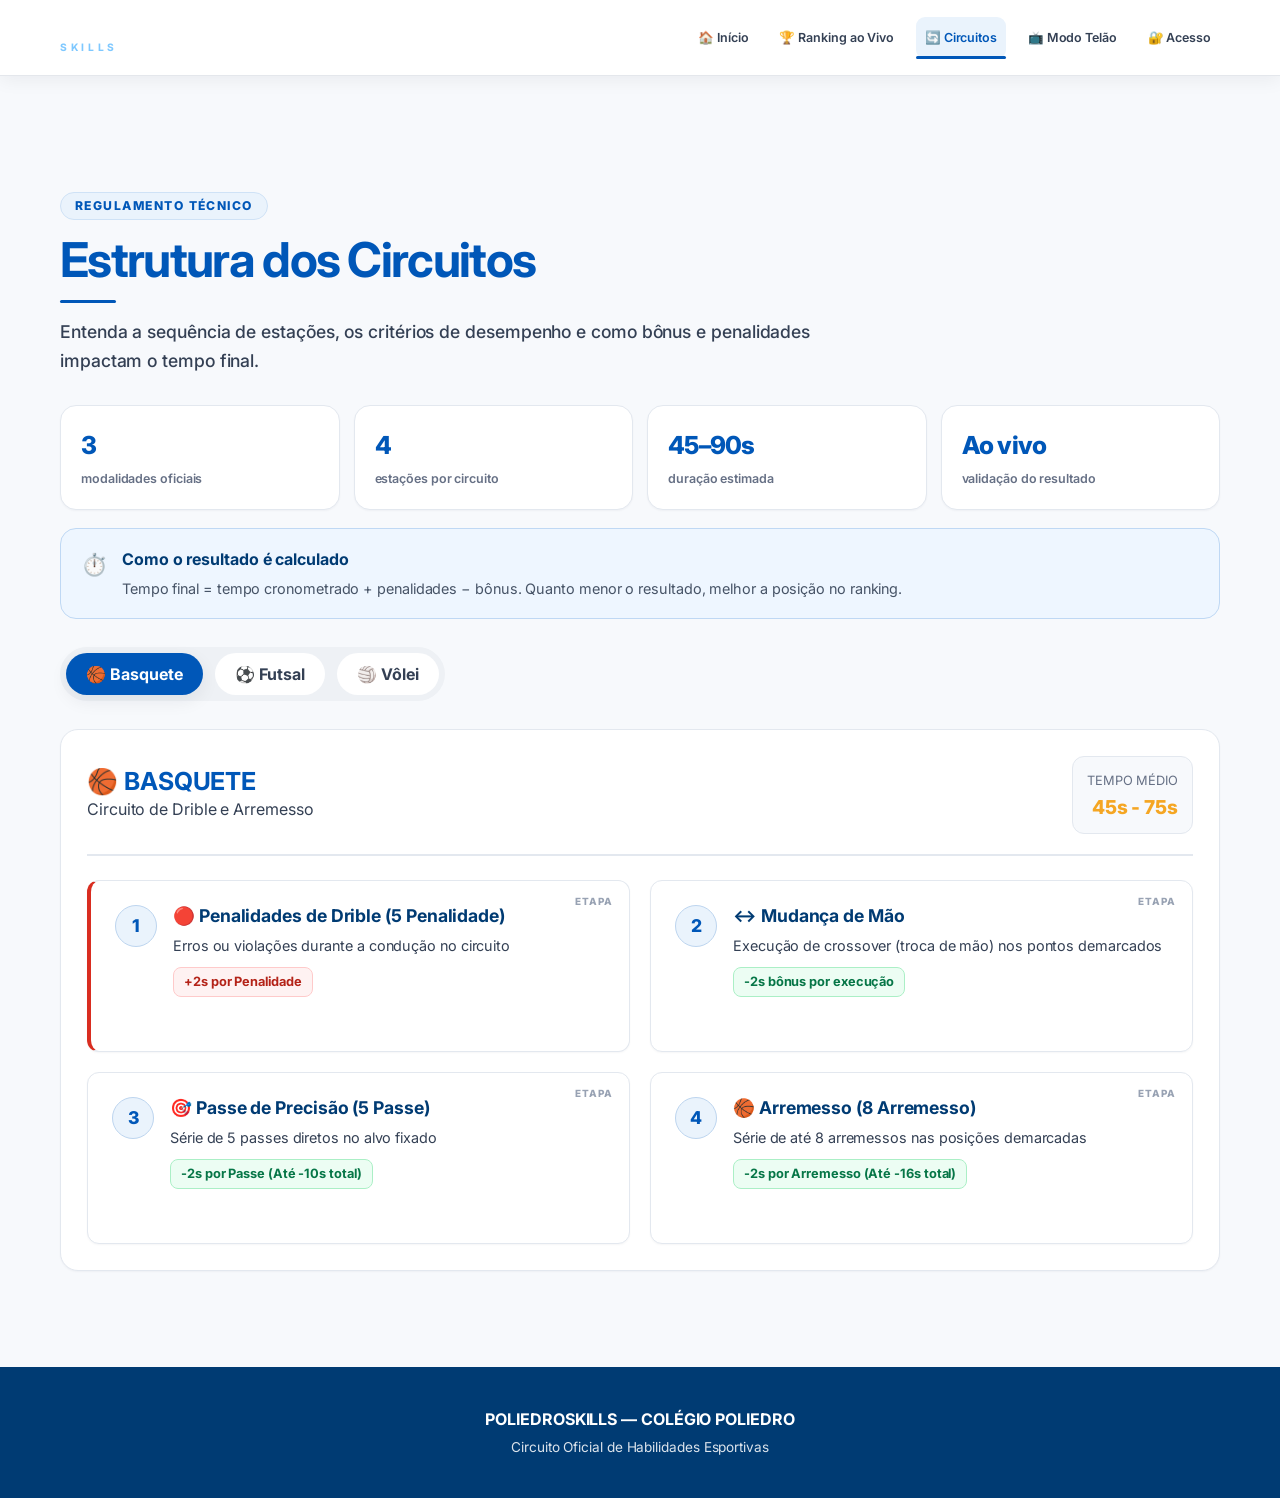
==== circuitos.html @ 3498e1c0 "Add files via upload" ====
﻿<!DOCTYPE html>
<html lang="pt-BR">
<head>
<meta charset="utf-8"/>
<meta content="width=device-width, initial-scale=1.0" name="viewport"/>
<title>Circuitos — POLIEDROSKILLS</title>
<meta content="Circuitos de Basquete, Futsal e Vôlei do Poliedro Skills." name="description"/>
<link href="https://fonts.googleapis.com" rel="preconnect"/>
<link crossorigin="" href="https://fonts.gstatic.com" rel="preconnect"/>
<link href="https://fonts.googleapis.com/css2?family=Inter:wght@400;500;600;700&amp;family=Plus+Jakarta+Sans:wght@500;600;700;800&amp;family=JetBrains+Mono:wght@600;700&amp;display=swap" rel="stylesheet"/>
<link href="styles.css?v=4.20" rel="stylesheet"/>
<link href="data:image/svg+xml,&lt;svg xmlns=%22http://www.w3.org/2000/svg%22 viewBox=%220 0 100 100%22&gt;&lt;text y=%22.9em%22 font-size=%2290%22&gt;⚡&lt;/text&gt;&lt;/svg&gt;" rel="icon"/>
</head>
<body class="inner-page circuitos-page">
<nav id="navbar"><div class="container navbar">
<a href="index.html" class="navbar__brand" title="Poliedro Skills"><span class="navbar__brand-text"><strong>POLIEDRO</strong><span>SKILLS</span></span></a>
<button class="navbar__mobile-toggle" id="mobile-toggle" aria-label="Menu">☰</button>
<ul class="navbar__links" id="nav-links"><li><a href="index.html" class="">🏠 Início</a></li><li><a href="ranking.html" class="">🏆 Ranking ao Vivo</a></li><li><a href="circuitos.html" class="active-page">🔄 Circuitos</a></li><li data-protected-nav hidden><a href="inscricoes.html" data-protected-link hidden>📝 Inscrições</a></li><li data-protected-nav hidden><a href="painel.html" class="" data-protected-link hidden>📋 Painel do Árbitro</a></li><li><a href="telao.html">📺 Modo Telão</a></li><li data-public-login><a href="login.html">🔐 Acesso</a></li><li data-protected-nav hidden><a href="admin.html" data-protected-link hidden>⚙️ Administração</a></li><li data-admin-logout hidden><a href="#">Sair</a></li></ul>

</div></nav>
<main><section class="section" id="circuitos">
<div class="container">
<header class="section-header section-header--left circuits-heading">
<span class="section-kicker">REGULAMENTO TÉCNICO</span>
<h2>Estrutura dos Circuitos</h2>
<p class="subtitle">Entenda a sequência de estações, os critérios de desempenho e como bônus e penalidades impactam o tempo final.</p>
</header>
<div class="circuits-overview" aria-label="Resumo dos circuitos">
  <article><span>3</span><small>modalidades oficiais</small></article>
  <article><span id="circuit-overview-count">4</span><small>estações por circuito</small></article>
  <article><span>45–90s</span><small>duração estimada</small></article>
  <article><span>Ao vivo</span><small>validação do resultado</small></article>
</div>
<div class="circuit-rule-callout"><span>⏱️</span><div><strong>Como o resultado é calculado</strong><p>Tempo final = tempo cronometrado + penalidades − bônus. Quanto menor o resultado, melhor a posição no ranking.</p></div></div>
<div class="circuitos__tabs">
<button class="circuito-tab active" data-sport="basquete">🏀 Basquete</button>
<button class="circuito-tab" data-sport="futsal">⚽ Futsal</button>
<button class="circuito-tab" data-sport="volei">🏐 Vôlei</button>
</div>
<!-- BASQUETE -->
<div class="circuito-content active" id="circuito-basquete">
<div class="circuito__header">
<div>
<h3>🏀 BASQUETE</h3>
<p>Circuito de Drible e Arremesso</p>
</div>
<div class="circuito__time">
<span style="font-size:0.8rem;color:var(--text-muted);text-transform:uppercase;">Tempo médio</span><br/>
<strong>45s - 75s</strong>
</div>
</div>
<div class="circuito__stations circuito__stations--timeline">
<div class="station-card">
<div class="station-card__number">1</div>
<div>
<div class="station-card__title">Início &amp; Drible</div>
<p class="station-card__desc">Arrancada inicial e drible de agilidade entre 5 cones dispostos em ziguezague.</p>
<span class="station-card__bonus">-2s por drible limpo</span>
</div>
</div>
<div class="station-card">
<div class="station-card__number">2</div>
<div>
<div class="station-card__title">Mudança de Mão</div>
<p class="station-card__desc">Execução de crossover (troca de mão) nos pontos demarcados do garrafão.</p>
<span class="station-card__bonus">-2s por controle</span>
</div>
</div>
<div class="station-card">
<div class="station-card__number">3</div>
<div>
<div class="station-card__title">Passe de Precisão (5 Lançamentos)</div>
<p class="station-card__desc">Série de 5 passes diretos no alvo fixado. Cada passe convertido garante -2s de bônus adicional.</p>
<span class="station-card__bonus">-2s por passe (Até -10s total)</span>
</div>
</div>
<div class="station-card">
<div class="station-card__number">4</div>
<div>
<div class="station-card__title">Arremesso</div>
<p class="station-card__desc">Série de até 8 arremessos nas posições demarcadas, com bônus por cesta convertida.</p>
<span class="station-card__bonus">-2s por arremesso convertido</span>
</div>
</div>
</div>
</div>
<!-- FUTSAL -->
<div class="circuito-content" id="circuito-futsal">
<div class="circuito__header">
<div>
<h3>⚽ FUTSAL</h3>
<p>Circuito de Condução e Chute de Precisão</p>
</div>
<div class="circuito__time">
<span style="font-size:0.8rem;color:var(--text-muted);text-transform:uppercase;">Tempo médio</span><br/>
<strong>50s - 80s</strong>
</div>
</div>
<div class="circuito__stations circuito__stations--timeline">
<div class="station-card">
<div class="station-card__number">1</div>
<div>
<div class="station-card__title">Condução</div>
<p class="station-card__desc">Condução rápida de bola rente aos pés contornando estacas em velocidade.</p>
<span class="station-card__bonus">-2s sem perder controle</span>
</div>
</div>
<div class="station-card">
<div class="station-card__number">2</div>
<div>
<div class="station-card__title">Mudança de Direção</div>
<p class="station-card__desc">Corte rápido em 90 graus simulando drible sobre o marcador estático.</p>
<span class="station-card__bonus">-2s mudança fluida</span>
</div>
</div>
<div class="station-card">
<div class="station-card__number">3</div>
<div>
<div class="station-card__title">Domínio &amp; Passe</div>
<p class="station-card__desc">Recepção de bola rebatedora e passe com parte interna do pé no alvo curto.</p>
<span class="station-card__bonus">-2s passe preciso</span>
</div>
</div>
<div class="station-card">
<div class="station-card__number">4</div>
<div>
<div class="station-card__title">Finalização</div>
<p class="station-card__desc">Chute de precisão com bola em movimento visando as traves superiores do mini gol.</p>
<span class="station-card__bonus">-2s gol ou gaveta</span>
</div>
</div>
</div>
</div>
<!-- VÔLEI -->
<div class="circuito-content" id="circuito-volei">
<div class="circuito__header">
<div>
<h3>🏐 VÔLEI</h3>
<p>Circuito de Fundamentos e Ataque</p>
</div>
<div class="circuito__time">
<span style="font-size:0.8rem;color:var(--text-muted);text-transform:uppercase;">Tempo médio</span><br/>
<strong>40s - 70s</strong>
</div>
</div>
<div class="circuito__stations circuito__stations--timeline">
<div class="station-card">
<div class="station-card__number">1</div>
<div>
<div class="station-card__title">Deslocamento</div>
<p class="station-card__desc">Deslocamento lateral ágil tocando as linhas delimitadoras da quadra.</p>
<span class="station-card__bonus">-2s toque na linha</span>
</div>
</div>
<div class="station-card">
<div class="station-card__number">2</div>
<div>
<div class="station-card__title">Toque de Precisão</div>
<p class="station-card__desc">Toque alto com as pontas dos dedos direcionado para dentro de um cesto/arco.</p>
<span class="station-card__bonus">-2s entrada no cesto</span>
</div>
</div>
<div class="station-card">
<div class="station-card__number">3</div>
<div>
<div class="station-card__title">Manchete</div>
<p class="station-card__desc">Recepção de manchete postura correta direcionando à zona demarcada.</p>
<span class="station-card__bonus">-2s alinhamento perfeito</span>
</div>
</div>
<div class="station-card">
<div class="station-card__number">4</div>
<div>
<div class="station-card__title">Saque e Ataque</div>
<p class="station-card__desc">Saque por cima + salto com ataque direcionado ao alvo quadra adversária.</p>
<span class="station-card__bonus">-2s acerto no alvo</span>
</div>
</div>
</div>
</div>
</div>
</section></main>
<footer class="footer">
<div class="container">
<p>POLIEDROSKILLS — COLÉGIO POLIEDRO</p>
<p>Circuito Oficial de Habilidades Esportivas</p>
</div>
</footer>
<script src="auth.js?v=4.20"></script>
<script src="app.js?v=4.20"></script>
</body></html>
---- styles.css ----
@import url('https://fonts.googleapis.com/css2?family=Inter:wght@400;500;600;700&family=Plus+Jakarta+Sans:wght@500;600;700;800&family=JetBrains+Mono:wght@600;700&display=swap');

/* ==========================================================================
   COLÉGIO POLIEDRO — DESIGN SYSTEM & TOKENS DE DESIGN
   ========================================================================== */
:root {
  /* Cores Primárias Poliedro */
  --poliedro-blue: #002B66;
  --poliedro-blue-dark: #0A192F;
  --poliedro-blue-light: #003B8A;
  --poliedro-blue-glow: rgba(0, 43, 102, 0.08);

  /* Cores de Acento */
  --poliedro-orange: #FF6B00;
  --poliedro-orange-hover: #E05D00;
  --poliedro-yellow: #FF9900;
  
  /* Cores Funcionais */
  --color-success: #059669;
  --color-success-bg: #ECFDF5;
  --color-warning: #D97706;
  --color-warning-bg: #FFFBEB;
  --color-danger: #DC2626;

  /* Cores Neutras & Superfícies (Light Mode Clean) */
  --bg-canvas: #F8FAFC;
  --bg-surface: #FFFFFF;
  --bg-surface-alt: #F1F5F9;
  --border-color: #E2E8F0;
  --border-color-hover: #CBD5E1;

  /* Tipografia */
  --text-primary: #0A192F;
  --text-secondary: #334155;
  --text-muted: #64748B;
  --text-inverse: #FFFFFF;

  --font-heading: 'Plus Jakarta Sans', -apple-system, BlinkMacSystemFont, sans-serif;
  --font-body: 'Inter', -apple-system, BlinkMacSystemFont, sans-serif;
  --font-mono: 'JetBrains Mono', monospace;

  /* Elevação e Sombras */
  --shadow-sm: 0 1px 3px rgba(10, 25, 47, 0.05), 0 1px 2px rgba(10, 25, 47, 0.03);
  --shadow-md: 0 4px 12px rgba(0, 43, 102, 0.08), 0 2px 4px rgba(10, 25, 47, 0.04);
  --shadow-lg: 0 12px 24px -4px rgba(0, 43, 102, 0.12), 0 4px 8px -2px rgba(10, 25, 47, 0.04);
  --shadow-orange: 0 4px 14px rgba(255, 107, 0, 0.35);

  /* Cantos & Geometria */
  --radius-sm: 6px;
  --radius-md: 10px;
  --radius-lg: 16px;
  --radius-full: 9999px;

  /* Transições */
  --transition: all 0.25s cubic-bezier(0.4, 0, 0.2, 1);
}

/* ==========================================================================
   RESET & BASE STYLES
   ========================================================================== */
* {
  box-sizing: border-box;
  margin: 0;
  padding: 0;
}

html {
  scroll-behavior: smooth;
  font-size: 16px;
}

body {
  background-color: var(--bg-canvas);
  color: var(--text-primary);
  font-family: var(--font-body);
  line-height: 1.6;
  -webkit-font-smoothing: antialiased;
}

h1, h2, h3, h4, h5, h6 {
  font-family: var(--font-heading);
  color: var(--text-primary);
  font-weight: 700;
  line-height: 1.25;
}

a {
  color: inherit;
  text-decoration: none;
  transition: var(--transition);
}

button, input, select {
  font-family: inherit;
}

/* ==========================================================================
   LAYOUT & UTILITIES
   ========================================================================== */
.container {
  width: 100%;
  max-width: 1200px;
  margin: 0 auto;
  padding: 0 24px;
}

.section {
  padding: 80px 0;
}

.section-alt {
  padding: 80px 0;
  background-color: var(--bg-surface-alt);
  border-top: 1px solid var(--border-color);
  border-bottom: 1px solid var(--border-color);
}

.gradient-text {
  background: linear-gradient(135deg, var(--poliedro-blue) 0%, var(--poliedro-blue-light) 100%);
  -webkit-background-clip: text;
  -webkit-text-fill-color: transparent;
  background-clip: text;
}

.highlight-orange {
  color: var(--poliedro-orange);
}

.section-header {
  text-align: center;
  margin-bottom: 48px;
}

.section-header h2 {
  font-size: clamp(2rem, 4vw, 2.5rem);
  color: var(--poliedro-blue);
  letter-spacing: -0.5px;
  position: relative;
  display: inline-block;
}

.section-header h2::after {
  content: '';
  display: block;
  width: 48px;
  height: 4px;
  background: var(--poliedro-orange);
  margin: 10px auto 0;
  border-radius: var(--radius-full);
}

.section-header .subtitle {
  font-size: 1.1rem;
  color: var(--text-secondary);
  margin-top: 8px;
  font-weight: 500;
}

/* ==========================================================================
   NAVBAR (#navbar) — INSTITUCIONAL POLIEDRO
   ========================================================================== */
#navbar {
  position: fixed;
  top: 0;
  left: 0;
  width: 100%;
  height: 76px;
  z-index: 1000;
  background-color: var(--poliedro-blue-dark);
  border-bottom: 3px solid var(--poliedro-orange);
  box-shadow: 0 4px 20px rgba(0, 43, 102, 0.15);
  transition: var(--transition);
}

.navbar {
  display: flex;
  justify-content: space-between;
  align-items: center;
  height: 100%;
}

.navbar__brand {
  display: flex;
  align-items: center;
  text-decoration: none;
  padding: 4px 0;
  transition: var(--transition);
}

.navbar__logo-img {
  height: 48px;
  width: auto;
  object-fit: contain;
  filter: drop-shadow(0 2px 8px rgba(0, 0, 0, 0.2));
  transition: transform 0.3s cubic-bezier(0.34, 1.56, 0.64, 1), filter 0.3s ease;
}

.navbar__brand:hover .navbar__logo-img {
  transform: scale(1.04);
  filter: drop-shadow(0 4px 12px rgba(255, 107, 0, 0.35)) brightness(1.05);
}

.navbar__links {
  display: flex;
  gap: 32px;
  align-items: center;
  list-style: none;
}

.navbar__links a {
  font-weight: 600;
  font-size: 0.95rem;
  color: #CBD5E1;
  padding: 8px 0;
  position: relative;
}

.navbar__links a:hover {
  color: var(--text-inverse);
}

.navbar__links a::after {
  content: '';
  position: absolute;
  bottom: 0;
  left: 0;
  width: 0;
  height: 2px;
  background: var(--poliedro-orange);
  transition: var(--transition);
}

.navbar__links a:hover::after {
  width: 100%;
}

.navbar__cta {
  background: var(--poliedro-orange);
  color: var(--text-inverse) !important;
  padding: 10px 22px;
  border-radius: var(--radius-md);
  font-weight: 700 !important;
  font-size: 0.9rem;
  box-shadow: var(--shadow-orange);
  transition: var(--transition) !important;
  border: none;
  cursor: pointer;
  display: inline-flex;
  align-items: center;
  gap: 8px;
}

.navbar__cta:hover {
  background: var(--poliedro-orange-hover);
  transform: translateY(-2px);
  box-shadow: 0 6px 18px rgba(255, 107, 0, 0.45);
}

.navbar__mobile-toggle {
  display: none;
  background: transparent;
  border: none;
  color: var(--text-inverse);
  font-size: 1.5rem;
  cursor: pointer;
}

/* ==========================================================================
   HERO SECTION (#hero)
   ========================================================================== */
#hero {
  position: relative;
  background: linear-gradient(180deg, #002B66 0%, #0A192F 100%);
  color: var(--text-inverse);
  padding: 140px 0 90px;
  overflow: hidden;
}

.hero__bg {
  position: absolute;
  top: 0;
  left: 0;
  width: 100%;
  height: 100%;
  background-image: 
    radial-gradient(circle at 80% 20%, rgba(255, 107, 0, 0.12) 0%, transparent 40%),
    radial-gradient(circle at 10% 80%, rgba(0, 59, 138, 0.4) 0%, transparent 50%);
  z-index: 1;
}

.hero__content {
  position: relative;
  z-index: 2;
  text-align: center;
}

.hero__badge {
  display: inline-flex;
  align-items: center;
  gap: 8px;
  background: rgba(255, 255, 255, 0.1);
  border: 1px solid rgba(255, 255, 255, 0.2);
  color: #FFD0A8;
  padding: 6px 18px;
  border-radius: var(--radius-full);
  font-size: 0.85rem;
  font-weight: 700;
  letter-spacing: 0.5px;
  margin-bottom: 24px;
  backdrop-filter: blur(8px);
}

.hero__title {
  font-size: clamp(2.5rem, 5vw, 4rem);
  font-weight: 800;
  color: var(--text-inverse);
  letter-spacing: -1px;
  margin-bottom: 20px;
  line-height: 1.15;
  max-width: 950px;
  margin-left: auto;
  margin-right: auto;
}

.hero__title span.highlight-orange {
  color: var(--poliedro-orange);
}

.hero__subtitle {
  font-size: clamp(1.05rem, 2vw, 1.25rem);
  color: #E2E8F0;
  max-width: 720px;
  margin: 0 auto 48px;
  font-weight: 400;
}

.hero__stats {
  display: grid;
  grid-template-columns: repeat(4, 1fr);
  gap: 20px;
  max-width: 1000px;
  margin: 0 auto;
}

.stat-card {
  background: rgba(255, 255, 255, 0.07);
  backdrop-filter: blur(12px);
  border: 1px solid rgba(255, 255, 255, 0.15);
  border-radius: var(--radius-lg);
  padding: 24px 16px;
  text-align: center;
  transition: var(--transition);
}

.stat-card:hover {
  transform: translateY(-4px);
  background: rgba(255, 255, 255, 0.12);
  border-color: var(--poliedro-orange);
  box-shadow: 0 10px 25px rgba(0, 0, 0, 0.2);
}

.stat-card__icon {
  font-size: 2rem;
  margin-bottom: 8px;
  display: block;
}

.stat-card__value {
  font-family: var(--font-heading);
  font-size: 2.2rem;
  font-weight: 800;
  color: #FFFFFF;
  line-height: 1.1;
  margin-bottom: 4px;
}

.stat-card__label {
  font-size: 0.85rem;
  color: #94A3B8;
  font-weight: 600;
  text-transform: uppercase;
  letter-spacing: 0.5px;
}

/* ==========================================================================
   RANKING SECTION (#ranking)
   ========================================================================== */
.ranking__formula {
  background: var(--bg-surface);
  border: 1px solid var(--border-color);
  border-left: 4px solid var(--poliedro-blue);
  border-radius: var(--radius-md);
  padding: 16px 24px;
  margin: 0 auto 36px;
  max-width: 750px;
  text-align: center;
  font-family: var(--font-mono);
  font-size: 0.95rem;
  color: var(--poliedro-blue-dark);
  font-weight: 600;
  box-shadow: var(--shadow-sm);
}

.ranking__filters {
  display: flex;
  flex-wrap: wrap;
  gap: 16px;
  justify-content: space-between;
  align-items: center;
  margin-bottom: 28px;
}

.filter-group {
  display: flex;
  gap: 8px;
  flex-wrap: wrap;
}

.filter-btn {
  padding: 8px 18px;
  border-radius: var(--radius-full);
  background: var(--bg-surface);
  border: 1px solid var(--border-color);
  color: var(--text-secondary);
  font-size: 0.9rem;
  font-weight: 600;
  cursor: pointer;
  transition: var(--transition);
}

.filter-btn:hover {
  border-color: var(--poliedro-blue);
  color: var(--poliedro-blue);
  background: var(--bg-surface-alt);
}

.filter-btn.active {
  background: var(--poliedro-blue);
  color: var(--text-inverse);
  border-color: var(--poliedro-blue);
  box-shadow: 0 4px 10px rgba(0, 43, 102, 0.2);
}

.ranking__search {
  width: 100%;
  max-width: 320px;
}

.ranking__search input {
  width: 100%;
  background: var(--bg-surface);
  border: 1px solid var(--border-color);
  border-radius: var(--radius-full);
  padding: 10px 18px;
  color: var(--text-primary);
  font-size: 0.95rem;
  transition: var(--transition);
  box-shadow: var(--shadow-sm);
}

.ranking__search input:focus {
  border-color: var(--poliedro-blue);
  outline: none;
  box-shadow: 0 0 0 3px var(--poliedro-blue-glow);
}

.ranking__table-wrapper {
  background: var(--bg-surface);
  border: 1px solid var(--border-color);
  border-radius: var(--radius-lg);
  overflow-x: auto;
  box-shadow: var(--shadow-md);
}

table.ranking__table {
  width: 100%;
  border-collapse: collapse;
  text-align: left;
  min-width: 750px;
}

.ranking__table th {
  padding: 16px 20px;
  font-size: 0.85rem;
  font-weight: 700;
  text-transform: uppercase;
  letter-spacing: 0.5px;
  color: var(--text-inverse);
  background: var(--poliedro-blue);
  border-bottom: 2px solid var(--poliedro-orange);
}

.ranking__table td {
  padding: 16px 20px;
  border-bottom: 1px solid var(--border-color);
  font-size: 0.95rem;
  color: var(--text-primary);
}

.ranking__table tr:nth-child(even) {
  background: #F8FAFC;
}

.ranking__table tr:hover {
  background: #F1F5F9;
}

.ranking__table .pos--1 td:first-child {
  border-left: 5px solid #FF9900;
  font-weight: 800;
  color: #B45309;
}

.ranking__table .pos--2 td:first-child {
  border-left: 5px solid #94A3B8;
  font-weight: 800;
  color: #475569;
}

.ranking__table .pos--3 td:first-child {
  border-left: 5px solid #D97706;
  font-weight: 800;
  color: #92400E;
}

.ranking__empty {
  padding: 48px;
  text-align: center;
  color: var(--text-muted);
  font-size: 1rem;
  font-weight: 500;
}

/* ==========================================================================
   REFEREE PANEL (#painel) & RAMIFICAÇÃO SUB-ESTAÇÕES
   ========================================================================== */
.painel-main {
  background: var(--bg-surface);
  border: 1px solid var(--border-color);
  border-radius: var(--radius-lg);
  padding: 36px;
  box-shadow: var(--shadow-lg);
  max-width: 880px;
  margin: 0 auto;
}

.painel__select-group label {
  display: block;
  font-size: 0.9rem;
  font-weight: 700;
  color: var(--poliedro-blue);
  margin-bottom: 8px;
  text-transform: uppercase;
  letter-spacing: 0.5px;
}

.painel__select {
  width: 100%;
  background: var(--bg-surface-alt);
  border: 1px solid var(--border-color);
  border-radius: var(--radius-md);
  padding: 14px 18px;
  color: var(--text-primary);
  font-size: 1rem;
  font-weight: 600;
  outline: none;
  transition: var(--transition);
}

.painel__select:focus {
  border-color: var(--poliedro-blue);
  box-shadow: 0 0 0 3px var(--poliedro-blue-glow);
  background: var(--bg-surface);
}

.painel__select-header {
  display: flex;
  justify-content: space-between;
  align-items: center;
  margin-bottom: 8px;
}
.painel__select-count {
  font-size: 0.85rem;
  font-weight: 700;
  color: var(--poliedro-blue);
  background: var(--poliedro-blue-glow);
  padding: 4px 10px;
  border-radius: 999px;
  border: 1px solid rgba(0, 59, 115, 0.15);
}
.painel__filter-row {
  display: flex;
  gap: 10px;
  margin-bottom: 12px;
  flex-wrap: wrap;
}
.painel__search-input {
  flex: 1;
  min-width: 240px;
  background: #fff;
  border: 1px solid var(--border-color);
  border-radius: var(--radius-md);
  padding: 12px 16px;
  color: var(--text-primary);
  font-size: 0.95rem;
  font-weight: 500;
  outline: none;
  transition: var(--transition);
}
.painel__search-input:focus {
  border-color: var(--poliedro-blue);
  box-shadow: 0 0 0 3px var(--poliedro-blue-glow);
}
.painel__sport-select {
  min-width: 170px;
  background: #fff;
  border: 1px solid var(--border-color);
  border-radius: var(--radius-md);
  padding: 12px 16px;
  color: var(--text-primary);
  font-size: 0.92rem;
  font-weight: 600;
  outline: none;
  transition: var(--transition);
}
.painel__sport-select:focus {
  border-color: var(--poliedro-blue);
  box-shadow: 0 0 0 3px var(--poliedro-blue-glow);
}
.painel__empty-alert {
  margin-top: 12px;
  padding: 14px 16px;
  border-radius: var(--radius-md);
  background: #FEF3C7;
  border: 1px solid #FCD34D;
  color: #92400E;
  font-size: 0.92rem;
  display: flex;
  align-items: center;
  justify-content: space-between;
  gap: 12px;
}
.painel__empty-alert a {
  font-weight: 700;
  color: #92400E;
  text-decoration: underline;
  white-space: nowrap;
}

.cronometro {
  text-align: center;
  margin: 32px 0;
  padding: 36px 20px;
  background: var(--poliedro-blue-dark);
  border-radius: var(--radius-lg);
  border-top: 4px solid var(--poliedro-orange);
  box-shadow: inset 0 2px 6px rgba(0,0,0,0.3);
}

.cronometro__display {
  font-family: var(--font-mono);
  font-size: clamp(3.5rem, 8vw, 5.5rem);
  font-weight: 700;
  color: #FFFFFF;
  letter-spacing: 1px;
  line-height: 1;
  margin-bottom: 12px;
}

.cronometro__status {
  font-size: 0.95rem;
  font-weight: 700;
  color: #94A3B8;
  text-transform: uppercase;
  letter-spacing: 1px;
}

.cronometro__status--running {
  color: #34D399 !important;
}

.cronometro__status--paused {
  color: #FBBF24 !important;
}

.cronometro__controls {
  display: flex;
  gap: 16px;
  justify-content: center;
  margin-top: 24px;
}

.btn {
  padding: 12px 28px;
  border-radius: var(--radius-md);
  font-size: 1rem;
  font-weight: 700;
  cursor: pointer;
  transition: var(--transition);
  border: none;
  display: inline-flex;
  align-items: center;
  justify-content: center;
  gap: 8px;
}

.btn--iniciar {
  background: var(--color-success);
  color: var(--text-inverse);
  box-shadow: 0 4px 12px rgba(5, 150, 105, 0.3);
}

.btn--iniciar:hover {
  background: #047857;
  transform: translateY(-2px);
}

.btn--pausar {
  background: var(--poliedro-orange);
  color: var(--text-inverse);
  box-shadow: var(--shadow-orange);
}

.btn--pausar:hover {
  background: var(--poliedro-orange-hover);
  transform: translateY(-2px);
}

.btn--zerar {
  background: var(--bg-surface-alt);
  color: var(--text-secondary);
  border: 1px solid var(--border-color);
}

.btn--zerar:hover {
  background: #E2E8F0;
  color: var(--text-primary);
}

.btn--registrar {
  background: var(--poliedro-blue);
  color: var(--text-inverse);
  width: 100%;
  padding: 16px;
  font-size: 1.05rem;
  border-radius: var(--radius-md);
  box-shadow: var(--shadow-md);
  margin-top: 24px;
}

.btn--registrar:hover {
  background: var(--poliedro-blue-light);
  transform: translateY(-2px);
  box-shadow: var(--shadow-lg);
}

.estacoes__grid {
  display: grid;
  grid-template-columns: repeat(2, 1fr);
  gap: 14px;
}

.estacao-btn {
  background: var(--bg-surface-alt);
  border: 1.5px solid var(--border-color);
  border-radius: var(--radius-md);
  padding: 14px 18px;
  display: flex;
  align-items: center;
  gap: 12px;
  color: var(--text-primary);
  font-weight: 600;
  cursor: pointer;
  transition: var(--transition);
  text-align: left;
}

.estacao-btn:hover {
  border-color: var(--poliedro-blue);
  background: var(--bg-surface);
}

.estacao-btn.active {
  background: #ECFDF5;
  border-color: var(--color-success);
  color: #065F46;
}

.estacao-btn__number {
  width: 28px;
  height: 28px;
  border-radius: var(--radius-full);
  background: var(--border-color);
  color: var(--text-secondary);
  display: flex;
  align-items: center;
  justify-content: center;
  font-weight: 800;
  font-size: 0.85rem;
}

.estacao-btn.active .estacao-btn__number {
  background: var(--color-success);
  color: var(--text-inverse);
}

.estacao-btn__text {
  flex-grow: 1;
  font-size: 0.95rem;
}

.estacao-btn__check {
  color: var(--color-success);
  font-weight: 800;
  font-size: 1.1rem;
  opacity: 0;
}

.estacao-btn.active .estacao-btn__check {
  opacity: 1;
}

/* RAMIFICAÇÃO: SUB-ESTAÇÃO DE PASSES */
.subestacao-card {
  grid-column: 1 / -1;
  background: #F8FAFC;
  border: 2px dashed var(--poliedro-blue);
  border-radius: var(--radius-lg);
  padding: 20px 24px;
  margin-top: 8px;
  box-shadow: var(--shadow-sm);
}

.subestacao-card__header {
  display: flex;
  justify-content: space-between;
  align-items: center;
  margin-bottom: 14px;
}

.subestacao-card__title {
  font-family: var(--font-heading);
  font-size: 1.05rem;
  font-weight: 800;
  color: var(--poliedro-blue);
  display: flex;
  align-items: center;
  gap: 8px;
}

.subestacao-card__badge {
  background: var(--poliedro-orange);
  color: var(--text-inverse);
  padding: 3px 10px;
  border-radius: var(--radius-full);
  font-size: 0.8rem;
  font-weight: 800;
}

.subestacao-passes__grid {
  display: grid;
  grid-template-columns: repeat(5, 1fr);
  gap: 10px;
}

.pass-btn {
  background: var(--bg-surface);
  border: 1.5px solid var(--border-color);
  border-radius: var(--radius-md);
  padding: 12px 8px;
  text-align: center;
  cursor: pointer;
  transition: var(--transition);
  display: flex;
  flex-direction: column;
  align-items: center;
  gap: 4px;
}

.pass-btn:hover {
  border-color: var(--poliedro-blue);
  transform: translateY(-2px);
}

.pass-btn.active {
  background: #ECFDF5;
  border-color: var(--color-success);
  box-shadow: 0 4px 10px rgba(5, 150, 105, 0.2);
}

.pass-btn__title {
  font-size: 0.85rem;
  font-weight: 700;
  color: var(--text-primary);
}

.pass-btn.active .pass-btn__title {
  color: #065F46;
}

.pass-btn__bonus {
  font-size: 0.75rem;
  font-weight: 800;
  color: var(--color-success);
}

.pass-btn__check {
  font-size: 1rem;
  color: var(--color-success);
  font-weight: 800;
  opacity: 0;
}

.pass-btn.active .pass-btn__check {
  opacity: 1;
}

.painel__summary {
  background: var(--bg-surface-alt);
  border: 1px solid var(--border-color);
  border-radius: var(--radius-md);
  padding: 20px;
}

.painel__summary-item {
  display: flex;
  justify-content: space-between;
  align-items: center;
  padding: 6px 0;
  font-size: 0.95rem;
  font-weight: 600;
  color: var(--text-secondary);
}

.painel__summary-item .text-green {
  color: var(--color-success);
  font-weight: 800;
}

.painel__summary-item .text-primary {
  color: var(--poliedro-blue);
  font-family: var(--font-mono);
  font-weight: 800;
  font-size: 1.1rem;
}

/* ==========================================================================
   CIRCUITS SECTION (#circuitos)
   ========================================================================== */
.circuitos__tabs {
  display: flex;
  justify-content: center;
  gap: 12px;
  margin-bottom: 40px;
}

.circuito-tab {
  padding: 12px 28px;
  border-radius: var(--radius-full);
  background: var(--bg-surface);
  border: 1px solid var(--border-color);
  color: var(--text-secondary);
  font-size: 1rem;
  font-weight: 700;
  cursor: pointer;
  transition: var(--transition);
}

.circuito-tab:hover {
  border-color: var(--poliedro-blue);
  color: var(--poliedro-blue);
}

.circuito-tab.active {
  background: var(--poliedro-blue);
  color: var(--text-inverse);
  border-color: var(--poliedro-blue);
  box-shadow: var(--shadow-md);
}

.circuito-content {
  display: none;
}

.circuito-content.active {
  display: block;
}

.circuito__header {
  display: flex;
  justify-content: space-between;
  align-items: flex-end;
  margin-bottom: 28px;
  padding-bottom: 16px;
  border-bottom: 2px solid var(--border-color);
}

.circuito__header h3 {
  font-size: 1.75rem;
  color: var(--poliedro-blue);
}

.circuito__header p {
  color: var(--text-secondary);
}

.circuito__time strong {
  font-size: 1.2rem;
  color: var(--poliedro-orange);
  font-weight: 800;
}

.circuito__stations {
  display: grid;
  grid-template-columns: repeat(2, 1fr);
  gap: 20px;
}

.station-card {
  background: var(--bg-surface);
  border: 1px solid var(--border-color);
  border-left: 5px solid var(--poliedro-blue);
  border-radius: var(--radius-md);
  padding: 24px;
  display: flex;
  gap: 16px;
  box-shadow: var(--shadow-sm);
  transition: var(--transition);
}

.station-card:hover {
  transform: translateY(-3px);
  box-shadow: var(--shadow-md);
  border-left-color: var(--poliedro-orange);
}

.station-card__number {
  width: 42px;
  height: 42px;
  border-radius: var(--radius-full);
  background: var(--bg-surface-alt);
  color: var(--poliedro-blue);
  display: flex;
  align-items: center;
  justify-content: center;
  font-weight: 800;
  font-size: 1.1rem;
  flex-shrink: 0;
}

.station-card__title {
  font-size: 1.1rem;
  font-weight: 700;
  color: var(--poliedro-blue-dark);
  margin-bottom: 6px;
}

.station-card__desc {
  font-size: 0.9rem;
  color: var(--text-secondary);
  margin-bottom: 10px;
}

.station-card__bonus {
  display: inline-block;
  background: #FEF3C7;
  color: #92400E;
  padding: 4px 10px;
  border-radius: var(--radius-sm);
  font-size: 0.8rem;
  font-weight: 700;
}

/* ==========================================================================
   SCHEDULE SECTION (#cronograma)
   ========================================================================== */
.cronograma__timeline {
  display: grid;
  grid-template-columns: repeat(3, 1fr);
  gap: 24px;
}

.semana-card {
  background: var(--bg-surface);
  border: 1px solid var(--border-color);
  border-radius: var(--radius-lg);
  padding: 32px 24px;
  text-align: center;
  box-shadow: var(--shadow-sm);
  position: relative;
  transition: var(--transition);
}

.semana-card:hover {
  transform: translateY(-4px);
  box-shadow: var(--shadow-md);
}

.semana-card--active {
  border: 2px solid var(--poliedro-orange);
  box-shadow: var(--shadow-lg);
}

.semana-card__badge {
  position: absolute;
  top: -14px;
  left: 50%;
  transform: translateX(-50%);
  padding: 4px 14px;
  border-radius: var(--radius-full);
  font-size: 0.75rem;
  font-weight: 800;
  letter-spacing: 0.5px;
}

.semana-card__badge--active {
  background: var(--poliedro-orange);
  color: var(--text-inverse);
}

.semana-card__badge--upcoming {
  background: var(--border-color);
  color: var(--text-secondary);
}

.semana-card__icon {
  font-size: 3rem;
  margin: 12px 0;
  display: block;
}

.semana-card__title {
  font-size: 1.1rem;
  color: var(--text-muted);
  text-transform: uppercase;
  letter-spacing: 0.5px;
  margin-bottom: 4px;
}

.semana-card__sport {
  font-size: 1.5rem;
  color: var(--poliedro-blue);
  font-weight: 800;
  margin-bottom: 12px;
}

.semana-card__desc {
  font-size: 0.9rem;
  color: var(--text-secondary);
  margin-bottom: 18px;
}

.semana-card__location {
  font-size: 0.85rem;
  font-weight: 600;
  color: var(--poliedro-orange);
}

/* ==========================================================================
   MODAL (#modal-inscricao)
   ========================================================================== */
.modal-overlay {
  position: fixed;
  top: 0;
  left: 0;
  width: 100%;
  height: 100%;
  background: rgba(10, 25, 47, 0.75);
  backdrop-filter: blur(6px);
  z-index: 2000;
  display: flex;
  align-items: center;
  justify-content: center;
  opacity: 0;
  visibility: hidden;
  transition: var(--transition);
}

.modal-overlay.active {
  opacity: 1;
  visibility: visible;
}

.modal {
  background: var(--bg-surface);
  border-radius: var(--radius-lg);
  width: 100%;
  max-width: 480px;
  padding: 36px;
  position: relative;
  box-shadow: 0 20px 40px rgba(0, 0, 0, 0.2);
  border-top: 5px solid var(--poliedro-orange);
}

.modal__close {
  position: absolute;
  top: 18px;
  right: 18px;
  background: var(--bg-surface-alt);
  border: none;
  width: 32px;
  height: 32px;
  border-radius: var(--radius-full);
  font-size: 1.1rem;
  color: var(--text-secondary);
  cursor: pointer;
  display: flex;
  align-items: center;
  justify-content: center;
  transition: var(--transition);
}

.modal__close:hover {
  background: var(--border-color);
  color: var(--text-primary);
}

.modal__title {
  font-size: 1.6rem;
  color: var(--poliedro-blue);
  margin-bottom: 24px;
  text-align: center;
}

.modal__form {
  display: flex;
  flex-direction: column;
  gap: 18px;
}

.form-group label {
  font-size: 0.85rem;
  font-weight: 700;
  color: var(--poliedro-blue);
  margin-bottom: 6px;
  display: block;
  text-transform: uppercase;
  letter-spacing: 0.5px;
}

.form-group input,
.form-group select {
  width: 100%;
  background: var(--bg-canvas);
  border: 1px solid var(--border-color);
  border-radius: var(--radius-md);
  padding: 12px 16px;
  color: var(--text-primary);
  font-size: 0.95rem;
  outline: none;
  transition: var(--transition);
}

.form-group input:focus,
.form-group select:focus {
  border-color: var(--poliedro-blue);
  box-shadow: 0 0 0 3px var(--poliedro-blue-glow);
  background: var(--bg-surface);
}

.modal__submit {
  background: var(--poliedro-orange);
  color: var(--text-inverse);
  padding: 14px;
  border-radius: var(--radius-md);
  font-size: 1rem;
  font-weight: 700;
  border: none;
  cursor: pointer;
  box-shadow: var(--shadow-orange);
  margin-top: 8px;
  transition: var(--transition);
}

.modal__submit:hover {
  background: var(--poliedro-orange-hover);
  transform: translateY(-2px);
}

/* ==========================================================================
   FOOTER INSTITUCIONAL POLIEDRO
   ========================================================================== */
.footer {
  background: var(--poliedro-blue-dark);
  color: #94A3B8;
  padding: 40px 24px;
  text-align: center;
  border-top: 4px solid var(--poliedro-orange);
}

.footer p:first-child {
  color: var(--text-inverse);
  font-weight: 700;
  font-size: 1rem;
  margin-bottom: 4px;
}

.footer p:last-child {
  font-size: 0.85rem;
}

/* ==========================================================================
   RESPONSIVIDADE
   ========================================================================== */
@media (max-width: 1024px) {
  .hero__stats {
    grid-template-columns: repeat(2, 1fr);
  }
  .circuito__stations {
    grid-template-columns: 1fr;
  }
}

@media (max-width: 768px) {
  .navbar__logo-img {
    height: 36px;
  }
  .section {
    padding: 60px 0;
  }
  .navbar__links, .navbar__cta {
    display: none;
  }
  .navbar__mobile-toggle {
    display: block;
  }
  .navbar__links.active {
    display: flex;
    flex-direction: column;
    position: absolute;
    top: 76px;
    left: 0;
    width: 100%;
    background: var(--poliedro-blue-dark);
    padding: 24px;
    border-bottom: 3px solid var(--poliedro-orange);
  }
  .ranking__filters {
    flex-direction: column;
    align-items: stretch;
  }
  .ranking__search {
    max-width: 100%;
  }
  .cronograma__timeline {
    grid-template-columns: 1fr;
  }
  .estacoes__grid {
    grid-template-columns: 1fr;
  }
  .subestacao-passes__grid {
    grid-template-columns: repeat(3, 1fr);
  }
}

@media (max-width: 480px) {
  .hero__stats {
    grid-template-columns: 1fr;
  }
  .cronometro__controls {
    flex-direction: column;
  }
  .btn {
    width: 100%;
  }
  .subestacao-passes__grid {
    grid-template-columns: repeat(2, 1fr);
  }
}

/* ========================================================================== 
   COMPLEMENTOS DINÂMICOS — BASQUETE, FUTSAL, VÔLEI E RANKING LIVE
   ========================================================================== */
.painel__modalidade-badge{display:inline-flex;align-items:center;gap:8px;margin:0 0 16px;padding:7px 14px;border-radius:var(--radius-full);background:#EAF2FF;color:var(--poliedro-blue);font-weight:800;font-size:.88rem;border:1px solid #BFDBFE}
.subestacao-attempts__grid{display:grid;grid-template-columns:repeat(5,1fr);gap:10px}
.subestacao-card--penalty{border-color:var(--color-danger);background:#FFF7F7}
.subestacao-card__badge--danger{background:var(--color-danger)}
.penalty-btn{background:var(--bg-surface);border:1.5px solid #FECACA;border-radius:var(--radius-md);padding:12px 8px;text-align:center;cursor:pointer;transition:var(--transition);display:flex;flex-direction:column;align-items:center;gap:4px}
.penalty-btn:hover{border-color:var(--color-danger);transform:translateY(-2px)}
.penalty-btn.active{background:#FEF2F2;border-color:var(--color-danger);box-shadow:0 4px 10px rgba(220,38,38,.18)}
.penalty-btn.active .pass-btn__title,.penalty-btn__time{color:var(--color-danger);font-weight:800}
.penalty-btn .pass-btn__check{color:var(--color-danger)}
.text-red{color:var(--color-danger)!important;font-weight:800}
.text-green{color:var(--color-success)!important;font-weight:800}
.painel__summary-item--final{margin-top:8px;padding-top:14px;border-top:1px solid var(--border-color)}
.ranking__management{display:flex;align-items:center;flex-wrap:wrap;gap:10px;margin:0 0 18px}
.btn--utility{padding:9px 14px;font-size:.86rem;background:var(--bg-surface);border:1px solid var(--border-color);color:var(--poliedro-blue);box-shadow:var(--shadow-sm)}
.btn--utility:hover{border-color:var(--poliedro-blue);transform:translateY(-1px)}
.ranking__live-indicator{margin-left:auto;display:inline-flex;align-items:center;gap:8px;color:var(--color-success);font-size:.86rem;font-weight:800}
.ranking__live-indicator span{width:9px;height:9px;border-radius:50%;background:var(--color-success);box-shadow:0 0 0 0 rgba(5,150,105,.5);animation:livePulse 1.6s infinite}
@keyframes livePulse{70%{box-shadow:0 0 0 8px rgba(5,150,105,0)}100%{box-shadow:0 0 0 0 rgba(5,150,105,0)}}
.pre-animate{opacity:0;transform:translateY(12px);transition:opacity .5s ease,transform .5s ease}.animate-in{opacity:1;transform:none}
@media(max-width:768px){.subestacao-attempts__grid{grid-template-columns:repeat(3,1fr)}.ranking__live-indicator{margin-left:0;width:100%}}
@media(max-width:480px){.subestacao-attempts__grid{grid-template-columns:repeat(2,1fr)}.ranking__management .btn--utility{width:100%}}


/* ==========================================================================\n   NAVEGAÇÃO MULTIPÁGINAS\n   ========================================================================== */
.navbar__links a.active-page {
  color: var(--text-inverse);
}
.navbar__links a.active-page::after { width: 100%; }
.inner-page main { padding-top: 76px; min-height: calc(100vh - 160px); }
.inner-page main > section { min-height: calc(100vh - 156px); }
.inner-page #ranking, .inner-page #circuitos, .inner-page #painel, .inner-page #cronograma { scroll-margin-top: 76px; }
.home-access { background: var(--bg-canvas); }
.home-access__grid {
  display: grid;
  grid-template-columns: repeat(4, minmax(0, 1fr));
  gap: 20px;
}
.access-card {
  display: flex;
  flex-direction: column;
  min-height: 260px;
  padding: 28px;
  background: var(--bg-surface);
  border: 1px solid var(--border-color);
  border-top: 4px solid var(--poliedro-blue);
  border-radius: var(--radius-lg);
  box-shadow: var(--shadow-sm);
  transition: var(--transition);
}
.access-card:hover {
  transform: translateY(-5px);
  border-top-color: var(--poliedro-orange);
  box-shadow: var(--shadow-lg);
}
.access-card__icon { font-size: 2.6rem; margin-bottom: 16px; }
.access-card h3 { color: var(--poliedro-blue); margin-bottom: 10px; }
.access-card p { color: var(--text-secondary); flex-grow: 1; }
.access-card__link { color: var(--poliedro-orange); font-weight: 800; margin-top: 20px; }
.painel-page #painel, .cronograma-page #cronograma { border-top: none; }
@media (max-width: 1024px) { .home-access__grid { grid-template-columns: repeat(2, 1fr); } }
@media (max-width: 768px) {
  .inner-page main { padding-top: 76px; }
  .home-access__grid { grid-template-columns: 1fr; }
  .access-card { min-height: 220px; }
}

/* Integração multipágina dinâmica */
.painel__sport-label {
  width: fit-content;
  margin: 14px auto 0;
  padding: 7px 16px;
  border: 1px solid var(--border-color);
  border-radius: var(--radius-full);
  background: var(--bg-surface);
  color: var(--poliedro-blue);
  font-weight: 800;
  box-shadow: var(--shadow-sm);
}

.painel__summary-item .text-red {
  color: var(--color-danger);
  font-weight: 800;
}

.painel__summary-item--total {
  margin-top: 8px;
  padding-top: 14px;
  border-top: 1px solid var(--border-color);
}

.navbar__links a.active-page {
  color: #fff;
}

.navbar__links a.active-page::after {
  width: 100%;
}


/* Correções do Painel do Árbitro — cabeçalho e estado dinâmico */
.painel-page .section-header {
  display: flex;
  flex-direction: column;
  align-items: center;
  gap: 8px;
  margin-bottom: 38px;
}
.painel-page .section-header h2,
.painel-page .section-header .subtitle,
.painel-page .painel__sport-label {
  position: static;
  line-height: 1.25;
}
.painel-page .section-header .subtitle { margin-top: 2px; }
.painel__empty-state {
  grid-column: 1 / -1;
  width: 100%;
  padding: 34px 20px;
  border: 2px dashed var(--border-color);
  border-radius: var(--radius-lg);
  background: var(--bg-surface);
  color: var(--text-secondary);
  text-align: center;
}
.painel__empty-state-icon { display:block; font-size:2rem; margin-bottom:8px; }
.painel__empty-state strong { display:block; color:var(--poliedro-blue); margin-bottom:6px; }
.painel__empty-state p { margin:0; }
.subestacao-card--penalty .subestacao-card__title { color: var(--color-danger); }
.subestacao-card--penalty::before {
  content: 'Cada marcação selecionada acrescenta +2 segundos ao tempo final';
  display: block;
  margin: 0 0 14px;
  padding: 9px 12px;
  border-radius: var(--radius-md);
  background: #FEE2E2;
  color: #991B1B;
  font-size: .84rem;
  font-weight: 700;
}
@media (max-width: 480px) {
  .painel-page .section-header h2 { font-size: 1.65rem; }
  .painel-page .section-header .subtitle { font-size: .98rem; }
}

/* ==========================================================================
   MODO TELÃO
   ========================================================================== */
.telao-page{background:#071a3a;color:#fff;overflow-x:hidden}.telao-page .navbar{background:#06152f}.telao{min-height:100vh;padding:104px clamp(20px,3vw,54px) 24px;background:radial-gradient(circle at 85% 10%,rgba(245,130,32,.22),transparent 24%),linear-gradient(135deg,#06152f,#0b2b61 70%,#061a3b)}
.telao__topbar{display:flex;justify-content:space-between;align-items:end;gap:24px;margin-bottom:24px}.telao__eyebrow{font-size:.78rem;letter-spacing:.2em;font-weight:900;color:#ffb36b}.telao__topbar h1{font-size:clamp(2rem,4vw,4.8rem);line-height:.9;margin:7px 0 0;color:#fff}.telao__topbar h1 em{font-style:normal;color:var(--poliedro-orange)}.telao__actions{display:flex;align-items:end;gap:12px}.telao__actions label{display:grid;gap:6px;font-size:.75rem;font-weight:800;text-transform:uppercase;letter-spacing:.08em}.telao__actions select{min-width:160px;padding:10px 12px;border-radius:10px;border:1px solid rgba(255,255,255,.22);background:#fff;color:#123}
.telao__grid{display:grid;grid-template-columns:minmax(0,1.45fr) minmax(340px,.75fr);gap:20px}.telao-card{border:1px solid rgba(255,255,255,.14);border-radius:24px;background:rgba(255,255,255,.08);box-shadow:0 20px 70px rgba(0,0,0,.25);backdrop-filter:blur(18px);overflow:hidden}.telao-card--live{grid-row:span 2;padding:clamp(24px,3vw,48px)}.telao-card--podium,.telao-card--last{padding:24px}.telao-card__head{display:flex;justify-content:space-between;align-items:center;gap:16px;color:#cbd9ee}.telao-card__head h3{color:#fff;margin:0;font-size:1.2rem}.telao-live-pill{display:inline-flex;align-items:center;gap:8px;padding:7px 12px;border-radius:999px;background:#dc2626;color:#fff;font-size:.75rem;font-weight:900;letter-spacing:.12em}.telao-live-pill:before{content:'';width:8px;height:8px;border-radius:50%;background:#fff;animation:livePulse 1.4s infinite}
.telao-athlete{margin:clamp(34px,5vw,72px) 0 20px}.telao-athlete small{font-weight:900;letter-spacing:.17em;color:#9eb6d8}.telao-athlete h2{font-size:clamp(2.1rem,5vw,5.8rem);line-height:.95;margin:12px 0;color:#fff;max-width:1000px}.telao-athlete p{font-size:clamp(1rem,1.5vw,1.45rem);color:#cbd9ee}.telao-timer{font-variant-numeric:tabular-nums;font-size:clamp(4.5rem,11vw,11rem);line-height:.85;font-weight:950;letter-spacing:-.07em;color:#fff;text-shadow:0 0 40px rgba(255,255,255,.14);margin:30px 0 42px}.telao-live-summary{display:grid;grid-template-columns:repeat(3,1fr);gap:14px}.telao-live-summary div{padding:16px;border-radius:16px;background:rgba(0,0,0,.18)}.telao-live-summary span{display:block;color:#9eb6d8;font-size:.78rem;text-transform:uppercase;font-weight:800}.telao-live-summary strong{display:block;margin-top:4px;font-size:clamp(1.3rem,2vw,2rem);color:#fff}.telao-live-summary div:first-child strong{color:#6ee7b7}.telao-live-summary div:nth-child(2) strong{color:#fca5a5}.telao-live-summary div:last-child strong{color:#ffb36b}
.telao-podium{display:grid;gap:12px;margin-top:18px}.telao-podium__item{display:grid;grid-template-columns:48px 1fr auto;grid-template-areas:'place name time' 'place meta time';align-items:center;gap:0 12px;padding:14px;border-radius:15px;background:rgba(255,255,255,.08)}.telao-podium__place{grid-area:place;font-size:1.8rem}.telao-podium__item strong{grid-area:name;color:#fff;font-size:1rem}.telao-podium__item small{grid-area:meta;color:#aebfd8}.telao-podium__item b{grid-area:time;font-size:1.35rem;color:#ffb36b}.telao-podium__item--1{background:linear-gradient(90deg,rgba(245,158,11,.24),rgba(255,255,255,.07));border:1px solid rgba(251,191,36,.35)}.telao-last-result{display:flex;align-items:center;justify-content:space-between;gap:20px;margin-top:20px}.telao-last-result small{display:block;color:#9eb6d8;margin-bottom:5px}.telao-last-result strong{font-size:1.35rem;color:#fff}.telao-last-result b{font-size:clamp(2rem,4vw,4rem);color:#ffb36b}.telao-empty{padding:30px;text-align:center;color:#9eb6d8}.telao__footer{display:flex;justify-content:space-between;gap:16px;padding:18px 4px 0;color:#91a9cb;font-size:.78rem;font-weight:800;letter-spacing:.08em}.telao-sync{display:flex;align-items:center;gap:8px}.telao-sync i{width:8px;height:8px;border-radius:50%;background:#34d399;box-shadow:0 0 14px #34d399}
@media(max-width:1050px){.telao__grid{grid-template-columns:1fr}.telao-card--live{grid-row:auto}.telao__topbar{align-items:flex-start;flex-direction:column}.telao-timer{font-size:clamp(4rem,15vw,8rem)}}@media(max-width:650px){.telao{padding-inline:14px}.telao__actions{width:100%;flex-direction:column;align-items:stretch}.telao__actions select{width:100%}.telao-live-summary{grid-template-columns:1fr}.telao__footer{flex-direction:column}.telao-podium__item{grid-template-columns:40px 1fr;grid-template-areas:'place name' 'place meta' 'time time'}.telao-podium__item b{margin-top:10px}.telao-athlete h2{font-size:2.3rem}}

/* Apresentação de resultado no Modo Telão */
.resultado-overlay{position:fixed;inset:0;z-index:5000;display:grid;place-items:center;padding:2rem;background:radial-gradient(circle at 50% 25%,rgba(35,84,190,.34),rgba(4,11,29,.96) 56%,#020713);opacity:0;visibility:hidden;pointer-events:none;transition:opacity .45s ease,visibility .45s ease;overflow:hidden}
.resultado-overlay.active{opacity:1;visibility:visible;pointer-events:auto}
.resultado-overlay__glow{position:absolute;width:60vw;height:60vw;border-radius:50%;background:radial-gradient(circle,rgba(76,139,255,.22),transparent 65%);animation:resultadoGlow 2.2s ease-in-out infinite}
.resultado-confetti{position:absolute;inset:0;width:100%;height:100%;pointer-events:none}
.resultado-card{position:relative;z-index:2;width:min(1180px,96vw);max-height:94vh;overflow:auto;text-align:center;padding:2rem 2.4rem 1.6rem;border:1px solid rgba(255,255,255,.16);border-radius:32px;background:linear-gradient(145deg,rgba(11,25,58,.96),rgba(5,12,31,.96));box-shadow:0 35px 100px rgba(0,0,0,.55),inset 0 1px rgba(255,255,255,.08);color:#fff}
.resultado-card__close{position:absolute;right:1.2rem;top:1rem;width:42px;height:42px;border:0;border-radius:50%;font-size:1.7rem;color:#fff;background:rgba(255,255,255,.1);cursor:pointer}
.resultado-kicker{margin:0;color:#8db4ff;font-weight:900;letter-spacing:.18em;font-size:.78rem}
.resultado-card h2{font-size:clamp(2rem,4vw,4.6rem);line-height:1;margin:.5rem 0 .35rem;text-transform:uppercase}
.resultado-meta{margin:0 0 1rem;color:#bdc9df;font-size:clamp(.95rem,1.4vw,1.25rem)}
.resultado-tempo-bruto{display:flex;justify-content:center;align-items:baseline;gap:1rem;margin:1rem auto;padding:.8rem 1.4rem;width:max-content;max-width:100%;border-radius:999px;background:rgba(255,255,255,.07)}
.resultado-tempo-bruto span{color:#b9c5da}.resultado-tempo-bruto strong{font-size:clamp(1.5rem,3vw,2.8rem)}
.resultado-breakdown{display:grid;grid-template-columns:1fr 1fr;gap:1rem;text-align:left;margin:1rem 0}
.resultado-breakdown__column{padding:1.15rem 1.25rem;border-radius:22px;background:rgba(255,255,255,.055);border:1px solid rgba(255,255,255,.08)}
.resultado-breakdown__column h3{margin:0 0 .8rem;font-size:1.05rem}.resultado-breakdown__column--bonus h3,.resultado-breakdown__column--bonus footer strong{color:#69e39c}.resultado-breakdown__column--penalty h3,.resultado-breakdown__column--penalty footer strong{color:#ff8181}
.resultado-detail-row{display:flex;justify-content:space-between;gap:1rem;padding:.48rem 0;border-bottom:1px solid rgba(255,255,255,.07)}.resultado-detail-row small{color:#aebbd0}.resultado-detail-row strong{white-space:nowrap}.resultado-empty-detail{color:#8996aa;padding:.7rem 0}
.resultado-breakdown__column footer{display:flex;justify-content:space-between;margin-top:.7rem;padding-top:.8rem;border-top:1px solid rgba(255,255,255,.13);font-weight:800}
.resultado-equation{font-size:clamp(.9rem,1.5vw,1.25rem);color:#c7d2e7;margin-top:.6rem}
.resultado-final{margin:.8rem auto 0;display:flex;flex-direction:column;align-items:center}.resultado-final span{font-weight:900;letter-spacing:.2em;color:#90b6ff}.resultado-final strong{font-size:clamp(4rem,10vw,9rem);line-height:.92;text-shadow:0 0 35px rgba(85,146,255,.48);animation:timerPulse 1.15s ease-in-out infinite}
.resultado-ranking-info{display:flex;justify-content:center;gap:1rem;flex-wrap:wrap;margin-top:1rem}.resultado-ranking-chip{padding:.65rem 1rem;border-radius:999px;background:rgba(255,255,255,.09);font-weight:800}.resultado-ranking-chip strong{color:#8fb6ff}
.resultado-conquista{min-height:54px;font-size:clamp(1.2rem,2.6vw,2.5rem);font-weight:1000;letter-spacing:.04em;color:#ffd76e;text-shadow:0 0 30px rgba(255,197,62,.65)}
.resultado-conquista.record{animation:conquistaPop .7s cubic-bezier(.2,1.5,.5,1)}
.resultado-progress{height:5px;background:rgba(255,255,255,.1);border-radius:9px;overflow:hidden;margin-top:1.4rem}.resultado-progress i{display:block;height:100%;width:100%;background:linear-gradient(90deg,#5f91ff,#fff);transform-origin:left}
.resultado-overlay.podium-1 .resultado-card{box-shadow:0 0 90px rgba(255,196,50,.35),0 35px 100px rgba(0,0,0,.55)}
.resultado-overlay.podium-2 .resultado-card{box-shadow:0 0 90px rgba(205,219,235,.25),0 35px 100px rgba(0,0,0,.55)}
.resultado-overlay.podium-3 .resultado-card{box-shadow:0 0 90px rgba(201,125,72,.28),0 35px 100px rgba(0,0,0,.55)}
@keyframes timerPulse{0%,100%{transform:scale(1);filter:brightness(1)}50%{transform:scale(1.055);filter:brightness(1.23)}}
@keyframes conquistaPop{0%{transform:scale(.3);opacity:0}70%{transform:scale(1.12)}100%{transform:scale(1);opacity:1}}
@keyframes resultadoGlow{0%,100%{transform:scale(.85);opacity:.55}50%{transform:scale(1.08);opacity:1}}
@media(max-width:760px){.resultado-overlay{padding:.5rem}.resultado-card{padding:1.5rem 1rem 1rem;border-radius:20px}.resultado-breakdown{grid-template-columns:1fr}.resultado-final strong{font-size:4rem}.resultado-card h2{font-size:2rem}}
@media(prefers-reduced-motion:reduce){.resultado-final strong,.resultado-overlay__glow,.resultado-conquista{animation:none!important}}

/* ==========================================================
   V3 — Nome do atleta na apresentação de resultado
   Força contraste e animação independente de estilos globais.
   ========================================================== */
#resultado-overlay #resultado-nome {
  position: relative;
  z-index: 4;
  display: block;
  max-width: 100%;
  margin: 0.55rem auto 0.45rem;
  padding: 0.08em 0.2em;
  color: #ffffff !important;
  -webkit-text-fill-color: #ffffff !important;
  font-family: var(--font-heading, Arial, sans-serif);
  font-size: clamp(2.2rem, 5vw, 5.4rem);
  font-weight: 900;
  line-height: 1.05;
  letter-spacing: 0.015em;
  text-align: center;
  text-transform: uppercase;
  opacity: 0;
  transform: scale(0.95);
  text-shadow:
    0 2px 5px rgba(0, 0, 0, 0.95),
    0 0 14px rgba(255, 255, 255, 0.32),
    0 0 30px rgba(57, 132, 255, 0.28);
}

#resultado-overlay.active #resultado-nome {
  animation: resultadoNomeEntradaV3 1s cubic-bezier(.2,.8,.2,1) forwards;
}

@keyframes resultadoNomeEntradaV3 {
  0% {
    opacity: 0;
    transform: scale(0.95);
    text-shadow:
      0 2px 5px rgba(0, 0, 0, 0.95),
      0 0 0 rgba(255, 255, 255, 0),
      0 0 0 rgba(57, 132, 255, 0);
  }
  35% {
    opacity: 1;
  }
  70% {
    opacity: 1;
    transform: scale(1);
    text-shadow:
      0 2px 5px rgba(0, 0, 0, 0.95),
      0 0 22px rgba(255, 255, 255, 0.92),
      0 0 48px rgba(57, 132, 255, 0.85);
  }
  100% {
    opacity: 1;
    transform: scale(1);
    text-shadow:
      0 2px 5px rgba(0, 0, 0, 0.95),
      0 0 10px rgba(255, 255, 255, 0.25),
      0 0 24px rgba(57, 132, 255, 0.22);
  }
}

/* Garante que o nome continue visível após a animação. */
#resultado-overlay.active #resultado-nome,
#resultado-overlay[aria-hidden="false"] #resultado-nome {
  color: #ffffff !important;
  -webkit-text-fill-color: #ffffff !important;
}

@media (max-width: 760px) {
  #resultado-overlay #resultado-nome {
    font-size: clamp(1.8rem, 9vw, 3rem);
  }
}

@media (prefers-reduced-motion: reduce) {
  #resultado-overlay.active #resultado-nome {
    opacity: 1;
    transform: none;
    animation: none !important;
  }
}


/* Ilustração do card Modo Telão */
.access-card--telao .access-card__icon--screen {
  display: inline-grid;
  place-items: center;
  width: 74px;
  height: 74px;
  border-radius: 22px;
  background: linear-gradient(145deg, rgba(27, 92, 255, 0.18), rgba(0, 208, 255, 0.08));
  border: 1px solid rgba(98, 176, 255, 0.32);
  box-shadow: 0 14px 34px rgba(0, 86, 214, 0.18), inset 0 1px 0 rgba(255,255,255,.18);
  font-size: 2.5rem;
  line-height: 1;
  transform: translateZ(0);
}
.access-card--telao:hover .access-card__icon--screen {
  animation: telaoIconPulse 1.15s ease-in-out infinite alternate;
}
@keyframes telaoIconPulse {
  from { transform: scale(1); filter: drop-shadow(0 0 0 rgba(70,165,255,0)); }
  to { transform: scale(1.07); filter: drop-shadow(0 0 12px rgba(70,165,255,.45)); }
}
@media (prefers-reduced-motion: reduce) {
  .access-card--telao:hover .access-card__icon--screen { animation: none; }
}

/* ==========================================================
   V3.2 — Calendário oficial mensal
   ========================================================== */
.calendar-section{min-height:calc(100vh - 180px);padding-top:7rem}.calendar-heading{margin-bottom:1.5rem}.calendar-shell{background:rgba(9,18,40,.84);border:1px solid rgba(120,160,255,.18);border-radius:28px;box-shadow:0 28px 75px rgba(0,0,0,.28);overflow:hidden;backdrop-filter:blur(18px)}
.calendar-toolbar{display:grid;grid-template-columns:auto 1fr auto;align-items:center;gap:1.25rem;padding:1.35rem 1.5rem;border-bottom:1px solid rgba(255,255,255,.08);background:linear-gradient(135deg,rgba(38,87,208,.16),rgba(5,14,35,.35))}.calendar-navigation{display:flex;align-items:center;gap:.55rem}.calendar-nav-btn,.calendar-today-btn,.calendar-filter{border:1px solid rgba(146,177,255,.22);background:rgba(255,255,255,.055);color:#fff;border-radius:12px;cursor:pointer;font:inherit;font-weight:800;transition:.2s ease}.calendar-nav-btn{width:42px;height:42px;font-size:1.2rem}.calendar-today-btn{height:42px;padding:0 1rem}.calendar-nav-btn:hover,.calendar-today-btn:hover,.calendar-filter:hover{background:rgba(64,122,255,.2);border-color:rgba(112,160,255,.5);transform:translateY(-1px)}.calendar-month-title{text-align:center;margin:0;color:#fff;font-size:clamp(1.35rem,2.3vw,2rem);text-transform:capitalize}.calendar-filters{display:flex;justify-content:flex-end;gap:.45rem;flex-wrap:wrap}.calendar-filter{padding:.65rem .85rem;font-size:.78rem}.calendar-filter.active{background:linear-gradient(135deg,#265dff,#1745ca);border-color:#6f98ff;box-shadow:0 8px 20px rgba(32,90,255,.25)}
.calendar-layout{display:grid;grid-template-columns:minmax(0,1fr) 320px}.calendar-main{min-width:0;padding:1.15rem}.calendar-weekdays,.calendar-grid{display:grid;grid-template-columns:repeat(7,minmax(0,1fr));gap:.45rem}.calendar-weekdays{padding:0 .15rem .6rem}.calendar-weekdays span{text-align:center;font-size:.72rem;font-weight:900;letter-spacing:.1em;color:#8fa5d3}.calendar-day{position:relative;min-height:118px;padding:.65rem;border:1px solid rgba(255,255,255,.075);border-radius:15px;background:rgba(255,255,255,.032);color:#fff;cursor:pointer;text-align:left;overflow:hidden;transition:.2s ease}.calendar-day:hover{transform:translateY(-2px);border-color:rgba(98,151,255,.4);background:rgba(55,104,212,.11)}.calendar-day.is-other-month{opacity:.35}.calendar-day.is-today{border-color:#5f91ff;box-shadow:inset 0 0 0 1px rgba(95,145,255,.38),0 0 24px rgba(42,98,220,.14)}.calendar-day.is-selected{background:linear-gradient(145deg,rgba(40,93,224,.25),rgba(19,46,113,.2));border-color:#72a0ff;box-shadow:0 12px 30px rgba(20,62,160,.22)}.calendar-day__number{display:grid;place-items:center;width:29px;height:29px;border-radius:9px;font-weight:900;font-size:.88rem}.calendar-day.is-today .calendar-day__number{background:#356dff;color:#fff}.calendar-day__events{display:flex;flex-direction:column;gap:.32rem;margin-top:.45rem}.calendar-event{display:block;white-space:nowrap;overflow:hidden;text-overflow:ellipsis;padding:.32rem .42rem;border-radius:7px;font-size:.68rem;font-weight:800;border-left:3px solid}.calendar-event--basquete{background:rgba(255,142,46,.14);border-color:#ff8e2e;color:#ffc58e}.calendar-event--futsal{background:rgba(31,204,113,.13);border-color:#20ce76;color:#8ef2bd}.calendar-event--volei{background:rgba(54,133,255,.15);border-color:#4b8cff;color:#a9c9ff}.calendar-event--desafio{background:rgba(164,89,255,.15);border-color:#ad6aff;color:#d7b7ff}.calendar-event--final{background:rgba(255,73,91,.15);border-color:#ff5264;color:#ffadb5}.calendar-more{margin-top:.25rem;color:#a9b9da;font-size:.66rem;font-weight:800}
.calendar-details{border-left:1px solid rgba(255,255,255,.08);padding:1.4rem;background:rgba(4,12,30,.42);min-height:620px}.calendar-details__empty{height:100%;display:flex;flex-direction:column;align-items:center;justify-content:center;text-align:center;color:#8fa5ce}.calendar-details__icon{font-size:3rem;filter:drop-shadow(0 8px 20px rgba(48,99,220,.3))}.calendar-details h4{margin:.75rem 0 .4rem;color:#fff;font-size:1.25rem}.calendar-details p{margin:0;line-height:1.6;font-size:.88rem}.calendar-details__date{display:flex;justify-content:space-between;align-items:flex-start;gap:1rem;padding-bottom:1rem;border-bottom:1px solid rgba(255,255,255,.09)}.calendar-details__date strong{display:block;color:#fff;font-size:1.15rem}.calendar-details__date small{color:#879dc8}.calendar-details__count{display:grid;place-items:center;min-width:34px;height:34px;border-radius:10px;background:rgba(55,108,255,.18);color:#9dbdff;font-weight:900}.calendar-details__list{display:flex;flex-direction:column;gap:.75rem;margin-top:1rem}.calendar-detail-event{padding:1rem;border-radius:15px;background:rgba(255,255,255,.045);border:1px solid rgba(255,255,255,.08)}.calendar-detail-event__top{display:flex;align-items:center;justify-content:space-between;gap:.75rem}.calendar-detail-event__time{font-family:var(--font-mono,monospace);font-weight:900;color:#fff}.calendar-detail-event__tag{font-size:.67rem;font-weight:900;text-transform:uppercase;letter-spacing:.06em;padding:.3rem .5rem;border-radius:999px;background:rgba(69,119,255,.16);color:#a9c6ff}.calendar-detail-event h5{margin:.7rem 0 .35rem;color:#fff;font-size:1rem}.calendar-detail-event p{color:#9eb0d1;font-size:.8rem}.calendar-detail-event__location{display:block;margin-top:.7rem;color:#cbd6ec;font-size:.76rem;font-weight:700}.calendar-legend{display:flex;gap:1.3rem;flex-wrap:wrap;padding:1rem 1.5rem;border-top:1px solid rgba(255,255,255,.08);color:#a8b7d5;font-size:.76rem;font-weight:800}.calendar-legend span{display:flex;align-items:center;gap:.42rem}.event-dot{width:9px;height:9px;border-radius:50%;display:inline-block}.event-dot--basquete{background:#ff8e2e}.event-dot--futsal{background:#20ce76}.event-dot--volei{background:#4b8cff}.event-dot--desafio{background:#ad6aff}.event-dot--final{background:#ff5264}
@media(max-width:1100px){.calendar-toolbar{grid-template-columns:1fr auto}.calendar-month-title{grid-column:1/-1;grid-row:1;text-align:left}.calendar-navigation{grid-row:2}.calendar-filters{grid-row:2}.calendar-layout{grid-template-columns:1fr}.calendar-details{border-left:0;border-top:1px solid rgba(255,255,255,.08);min-height:260px}.calendar-details__empty{min-height:210px}}
@media(max-width:760px){.calendar-section{padding-top:5.8rem}.calendar-toolbar{display:flex;flex-direction:column;align-items:stretch}.calendar-month-title{text-align:center;order:-1}.calendar-navigation{justify-content:center}.calendar-filters{justify-content:center}.calendar-main{padding:.65rem}.calendar-weekdays,.calendar-grid{gap:.25rem}.calendar-weekdays span{font-size:.58rem}.calendar-day{min-height:82px;padding:.4rem;border-radius:10px}.calendar-day__number{width:24px;height:24px;font-size:.75rem}.calendar-event{font-size:0;width:7px;height:7px;padding:0;border:0;border-radius:50%;display:inline-block}.calendar-day__events{flex-direction:row;flex-wrap:wrap;gap:.22rem}.calendar-more{display:none}.calendar-details{padding:1rem}.calendar-legend{gap:.7rem;padding:1rem;font-size:.68rem}}

/* ========================================================================== 
   POLIEDRO SKILLS V3.5 — IDENTIDADE VISUAL INSTITUCIONAL PREMIUM
   Ajustes exclusivamente visuais; lógica e funcionalidades preservadas.
   ========================================================================== */
:root {
  --poliedro-blue: #0057B8;
  --poliedro-blue-dark: #003B73;
  --poliedro-blue-light: #1473E6;
  --poliedro-blue-glow: rgba(20,115,230,.10);
  --poliedro-orange: #F5A623;
  --poliedro-orange-hover: #D98B0E;
  --bg-canvas: #F7F9FC;
  --bg-surface: #FFFFFF;
  --bg-surface-alt: #EEF1F5;
  --border-color: #E3E8EF;
  --border-color-hover: #B8C7DA;
  --text-primary: #101828;
  --text-secondary: #344054;
  --text-muted: #667085;
  --color-success: #16A36A;
  --color-warning: #F5A623;
  --color-danger: #D92D20;
  --font-heading: 'Inter', -apple-system, BlinkMacSystemFont, sans-serif;
  --font-body: 'Inter', -apple-system, BlinkMacSystemFont, sans-serif;
  --radius-sm: 8px;
  --radius-md: 12px;
  --radius-lg: 18px;
  --shadow-sm: 0 1px 2px rgba(16,24,40,.04);
  --shadow-md: 0 6px 18px rgba(16,24,40,.07);
  --shadow-lg: 0 16px 36px rgba(16,24,40,.10);
}
body { background: var(--bg-canvas); letter-spacing: -.005em; }
.container { max-width: 1280px; padding-left: clamp(20px,4vw,64px); padding-right: clamp(20px,4vw,64px); }
.section, .section-alt { padding-top: clamp(64px,8vw,104px); padding-bottom: clamp(64px,8vw,104px); }
#navbar { background: rgba(255,255,255,.96); border-bottom: 1px solid rgba(227,232,239,.9); box-shadow: 0 1px 8px rgba(16,24,40,.04); backdrop-filter: blur(14px); }
#navbar.scrolled { box-shadow: 0 8px 28px rgba(16,24,40,.08); }
.navbar { min-height: 76px; }
.navbar__logo-img { max-height: 44px; }
.navbar__links { gap: 6px; }
.navbar__links a { color: var(--text-secondary); font-weight: 600; border-radius: 9px; padding: 10px 12px; }
.navbar__links a:hover { color: var(--poliedro-blue); background: #EAF3FC; transform: none; }
.navbar__links a.active-page { color: var(--poliedro-blue); background: #EAF3FC; }
.navbar__cta, .btn:not(.btn--secondary):not(.btn--danger):not(.btn-icon):not(.btn--utility), button.btn:not(.btn--secondary):not(.btn--danger):not(.btn-icon):not(.btn--utility) { min-height: 48px; border-radius: 10px; background: var(--poliedro-blue); color: #fff; box-shadow: 0 4px 12px rgba(0,87,184,.18); font-weight: 650; }
.navbar__cta:hover, .btn:not(.btn--secondary):not(.btn--danger):not(.btn-icon):not(.btn--utility):hover, button.btn:not(.btn--secondary):not(.btn--danger):not(.btn-icon):not(.btn--utility):hover { background: var(--poliedro-blue-dark); color: #fff; transform: translateY(-2px); box-shadow: 0 8px 18px rgba(0,87,184,.20); }
.hero { min-height: 620px; background: linear-gradient(125deg,#F7F9FC 0%,#FFFFFF 56%,#EAF3FC 100%); color: var(--text-primary); }
.hero__bg { opacity: .28; filter: saturate(.75); }
.hero__content { padding-top: 116px; padding-bottom: 88px; }
.hero__badge { color: var(--poliedro-blue); background: #EAF3FC; border: 1px solid #CFE2F6; box-shadow: none; letter-spacing: .08em; }
.hero__title { color: var(--text-primary); max-width: 980px; font-size: clamp(2.55rem,5.3vw,4.15rem); line-height: 1.05; letter-spacing: -.045em; }
.highlight-orange { color: var(--poliedro-blue); }
.hero__subtitle { color: var(--text-secondary); max-width: 780px; font-size: clamp(1rem,1.7vw,1.2rem); line-height: 1.65; }
.hero__stats { gap: 18px; }
.stat-card, .access-card, .card, .circuito-card, .ranking-card, .calendar-panel, .day-detail-panel { background: #fff; border: 1px solid var(--border-color); box-shadow: var(--shadow-sm); border-radius: var(--radius-lg); }
.stat-card { backdrop-filter: none; }
.stat-card:hover, .access-card:hover, .card:hover, .circuito-card:hover { transform: translateY(-3px); border-color: #B8C7DA; box-shadow: var(--shadow-md); }
.stat-card__value, .access-card__link, .section-header h2, .gradient-text { color: var(--poliedro-blue); background: none; -webkit-text-fill-color: currentColor; }
.section-header { max-width: 800px; margin-left: auto; margin-right: auto; }
.section-header h2 { font-size: clamp(2rem,4vw,3rem); letter-spacing: -.035em; }
.section-header h2::after { background: var(--poliedro-blue); width: 56px; height: 3px; }
.section-header .subtitle { color: var(--text-muted); line-height: 1.65; }
.home-access__grid { gap: 24px; }
.access-card { padding: 30px; }
.access-card__icon { width: 58px; height: 58px; display: grid; place-items: center; border-radius: 14px; background: #EAF3FC; font-size: 1.8rem; }
.access-card--telao { background: #fff; }
.access-card--telao::before { background: linear-gradient(90deg,var(--poliedro-blue),var(--poliedro-blue-light)); }
.filter-btn, .circuito-tab, .calendar-filter { border-radius: 999px; border-color: var(--border-color); background: #fff; color: var(--text-secondary); }
.filter-btn:hover, .circuito-tab:hover, .calendar-filter:hover { border-color: var(--poliedro-blue); color: var(--poliedro-blue); background: #EAF3FC; }
.filter-btn.active, .circuito-tab.active, .calendar-filter.active { background: var(--poliedro-blue); color: #fff; border-color: var(--poliedro-blue); }
input, select, textarea { min-height: 48px; border: 1px solid #D0D5DD; border-radius: 10px; background: #fff; color: var(--text-primary); }
input:focus, select:focus, textarea:focus { border-color: var(--poliedro-blue); box-shadow: 0 0 0 4px rgba(20,115,230,.12); outline: none; }
.modal { border-radius: 20px; border: 1px solid var(--border-color); box-shadow: 0 24px 60px rgba(16,24,40,.18); }
.modal__title { color: var(--poliedro-blue-dark); }
table { border-collapse: separate; border-spacing: 0; }
th { background: #EEF4FB; color: var(--poliedro-blue-dark); font-weight: 700; }
td, th { border-color: var(--border-color); }
.footer { background: var(--poliedro-blue-dark); color: rgba(255,255,255,.86); border-top: 0; }
.calendar-day { border-color: var(--border-color); background: #fff; }
.calendar-day:hover { border-color: #9DBBE0; box-shadow: 0 5px 14px rgba(16,24,40,.07); }
.calendar-day.is-today { outline: 2px solid var(--poliedro-blue); outline-offset: -2px; }
.calendar-event { border-radius: 7px; font-weight: 600; }
.cronometro, .timer-display, .live-timer { font-variant-numeric: tabular-nums; }
@media (prefers-reduced-motion: reduce) { *,*::before,*::after { animation-duration: .01ms !important; animation-iteration-count: 1 !important; transition-duration: .01ms !important; scroll-behavior: auto !important; } }
@media (max-width: 767px) {
  .navbar { min-height: 68px; }
  .navbar__links { background: #fff; border: 1px solid var(--border-color); box-shadow: var(--shadow-lg); }
  .hero { min-height: auto; }
  .hero__content { padding-top: 96px; padding-bottom: 64px; }
  .hero__stats, .home-access__grid { grid-template-columns: 1fr; }
  .access-card { padding: 24px; }
}


/* ========================================================================== 
   CALENDÁRIO V3.6 — REVISÃO DE LEGIBILIDADE
   ========================================================================== */
.calendar-section{padding-top:6.5rem;background:#f7f9fc}
.calendar-heading{margin-bottom:1.75rem}
.calendar-heading .subtitle{max-width:720px;margin:.65rem auto 0;color:#667085}
.calendar-shell{background:#fff;border:1px solid #dfe6ef;border-radius:20px;box-shadow:0 12px 32px rgba(16,24,40,.08);overflow:hidden;backdrop-filter:none}
.calendar-toolbar{grid-template-columns:auto minmax(220px,1fr) auto;gap:1.25rem;padding:1.2rem 1.35rem;background:#fff;border-bottom:1px solid #e4e9f0}
.calendar-title-group{text-align:center;min-width:0}
.calendar-month-title{color:#003b73;font-size:clamp(1.45rem,2.2vw,2rem);text-transform:capitalize;line-height:1.15}
.calendar-month-summary{margin:.35rem 0 0;color:#667085;font-size:.83rem;font-weight:600}
.calendar-navigation{gap:.5rem}
.calendar-nav-btn,.calendar-today-btn{border:1px solid #cfd8e5;background:#fff;color:#003b73;box-shadow:none}
.calendar-nav-btn:hover,.calendar-today-btn:hover{background:#eaf3fc;border-color:#7aa7d8;color:#0057b8;transform:none}
.calendar-filters{gap:.45rem}
.calendar-filter{padding:.58rem .8rem;font-size:.78rem;box-shadow:none}
.calendar-layout{grid-template-columns:minmax(0,1fr) 340px;background:#fff}
.calendar-main{padding:1.25rem}
.calendar-weekdays,.calendar-grid{gap:.55rem}
.calendar-weekdays{padding:0 .1rem .65rem;border-bottom:1px solid #eef1f5;margin-bottom:.55rem}
.calendar-weekdays span{color:#667085;font-size:.72rem;letter-spacing:.08em}
.calendar-day{min-height:124px;padding:.68rem;border:1px solid #e0e6ee;border-radius:12px;background:#fff;color:#101828;box-shadow:none;overflow:visible}
.calendar-day:hover{transform:none;border-color:#91b4dc;background:#f8fbff;box-shadow:0 4px 12px rgba(16,24,40,.06)}
.calendar-day.is-other-month{opacity:.48;background:#f8fafc}
.calendar-day.is-selected{background:#eef6ff;border-color:#0057b8;box-shadow:inset 0 0 0 1px #0057b8}
.calendar-day.is-today{outline:2px solid #1473e6;outline-offset:-2px;box-shadow:none}
.calendar-day__number{width:30px;height:30px;border-radius:8px;color:#344054;font-size:.9rem}
.calendar-day.is-today .calendar-day__number{background:#0057b8;color:#fff}
.calendar-day__events{gap:.4rem;margin-top:.55rem}
.calendar-event{display:grid;grid-template-columns:auto minmax(0,1fr) auto;align-items:center;gap:.35rem;min-height:31px;padding:.38rem .45rem;border-radius:8px;border-left:3px solid;font-size:.7rem;line-height:1.15;white-space:normal;overflow:visible;color:#344054}
.calendar-event__icon{font-size:.82rem}
.calendar-event__label{min-width:0;overflow:hidden;text-overflow:ellipsis;white-space:nowrap;font-weight:700}
.calendar-event__time{font-family:var(--font-mono);font-size:.62rem;font-weight:700;opacity:.78}
.calendar-event--basquete{background:#fff5eb;border-color:#f79009;color:#7a2e0e}
.calendar-event--futsal{background:#ecfdf3;border-color:#16a36a;color:#05603a}
.calendar-event--volei{background:#eff6ff;border-color:#1473e6;color:#184c86}
.calendar-event--desafio{background:#f5f3ff;border-color:#7f56d9;color:#53389e}
.calendar-event--final{background:#fff1f3;border-color:#d92d20;color:#912018}
.calendar-more{color:#667085;font-size:.68rem}
.calendar-details{border-left:1px solid #e4e9f0;padding:1.35rem;background:#f8fafc;min-height:620px;color:#344054}
.calendar-details__empty{color:#667085}
.calendar-details__icon{filter:none}
.calendar-details h4,.calendar-details__date strong,.calendar-detail-event h5,.calendar-detail-event__time{color:#101828}
.calendar-details p,.calendar-detail-event p{color:#667085}
.calendar-details__date{border-bottom:1px solid #dfe6ef}
.calendar-details__date small{color:#667085}
.calendar-details__count{background:#eaf3fc;color:#0057b8}
.calendar-detail-event{padding:1rem;background:#fff;border:1px solid #dfe6ef;border-radius:12px;box-shadow:0 2px 7px rgba(16,24,40,.04)}
.calendar-detail-event__tag{background:#eaf3fc;color:#0057b8}
.calendar-detail-event__location{color:#344054}
.calendar-legend{padding:1rem 1.35rem;border-top:1px solid #e4e9f0;background:#fff;color:#475467}
@media(max-width:1100px){.calendar-toolbar{grid-template-columns:1fr auto}.calendar-title-group{grid-column:1/-1;grid-row:1;text-align:left}.calendar-navigation{grid-row:2}.calendar-filters{grid-row:2}.calendar-layout{grid-template-columns:1fr}.calendar-details{border-left:0;border-top:1px solid #e4e9f0;min-height:260px}}
@media(max-width:760px){.calendar-section{padding-top:5.5rem}.calendar-toolbar{display:flex;padding:1rem;gap:.9rem}.calendar-title-group{text-align:center;order:-1}.calendar-month-summary{font-size:.76rem}.calendar-filters{overflow-x:auto;justify-content:flex-start;flex-wrap:nowrap;padding-bottom:.15rem}.calendar-filter{flex:0 0 auto}.calendar-main{padding:.75rem}.calendar-weekdays,.calendar-grid{gap:.3rem}.calendar-weekdays span{font-size:.57rem}.calendar-day{min-height:86px;padding:.42rem;border-radius:9px}.calendar-day__number{width:25px;height:25px;font-size:.76rem}.calendar-event{display:flex;width:auto;height:8px;min-height:8px;padding:0;border:0;border-radius:999px;font-size:0}.calendar-event__icon,.calendar-event__label,.calendar-event__time{display:none}.calendar-day__events{flex-direction:row;flex-wrap:wrap;gap:.24rem;margin-top:.38rem}.calendar-event--basquete{background:#f79009}.calendar-event--futsal{background:#16a36a}.calendar-event--volei{background:#1473e6}.calendar-event--desafio{background:#7f56d9}.calendar-event--final{background:#d92d20}.calendar-details{padding:1rem}.calendar-legend{font-size:.68rem;gap:.8rem}}


/* ========================================================================== 
   V4.0 — DESIGN SYSTEM E PÁGINA INICIAL
   ========================================================================== */
:root{
  --brand-50:#eef6ff;--brand-100:#d9ebff;--brand-500:#1473e6;--brand-600:#0057b8;--brand-700:#00478f;--brand-800:#003b73;--brand-900:#062b4f;
  --neutral-25:#fcfcfd;--neutral-50:#f7f9fc;--neutral-100:#eef1f5;--neutral-200:#e4e7ec;--neutral-300:#d0d5dd;--neutral-500:#667085;--neutral-700:#344054;--neutral-900:#101828;
  --surface-page:var(--neutral-50);--surface-card:#fff;--focus-ring:0 0 0 4px rgba(20,115,230,.16);
  --space-1:.25rem;--space-2:.5rem;--space-3:.75rem;--space-4:1rem;--space-6:1.5rem;--space-8:2rem;--space-12:3rem;--space-16:4rem;--space-24:6rem;
  --radius-control:12px;--radius-card:20px;--radius-section:28px;
  --shadow-card:0 1px 3px rgba(16,24,40,.05),0 10px 28px rgba(16,24,40,.06);--shadow-card-hover:0 18px 44px rgba(16,24,40,.11);
}
body{background:var(--surface-page);color:var(--neutral-900)}
.container{max-width:1280px;padding-left:clamp(20px,4vw,56px);padding-right:clamp(20px,4vw,56px)}
.section{padding:clamp(64px,8vw,112px) 0}
:focus-visible{outline:3px solid var(--brand-500);outline-offset:3px}
#navbar{height:76px;background:rgba(255,255,255,.96);border-bottom:1px solid var(--neutral-200);box-shadow:0 4px 18px rgba(16,24,40,.06);backdrop-filter:blur(16px)}
.navbar__links{gap:clamp(14px,2vw,28px)}
.navbar__links a{color:var(--neutral-700);font-size:.88rem;padding:10px 0}
.navbar__links a:hover,.navbar__links a.active-page{color:var(--brand-600)}
.navbar__links a::after{height:3px;background:var(--brand-600);border-radius:99px}
.navbar__cta{background:var(--brand-600);border-radius:var(--radius-control);box-shadow:0 6px 16px rgba(0,87,184,.2);padding:11px 18px}
.navbar__cta:hover{background:var(--brand-700);box-shadow:0 10px 22px rgba(0,87,184,.24)}
.hero-v4{position:relative;min-height:720px;padding:76px 0 0;background:linear-gradient(135deg,var(--brand-900),var(--brand-800) 56%,var(--brand-600));overflow:hidden}
.hero-v4::before,.hero-v4::after{content:"";position:absolute;border-radius:50%;pointer-events:none}
.hero-v4::before{width:540px;height:540px;right:-180px;top:-210px;background:rgba(255,255,255,.08)}
.hero-v4::after{width:360px;height:360px;left:-160px;bottom:-210px;border:1px solid rgba(255,255,255,.14)}
.hero-v4 .hero__bg{opacity:1;background:radial-gradient(circle at 72% 42%,rgba(48,156,255,.22),transparent 36%),linear-gradient(120deg,transparent 55%,rgba(255,255,255,.04));}
.hero-v4__layout{position:relative;z-index:2;display:grid;grid-template-columns:minmax(0,1.15fr) minmax(390px,.85fr);gap:clamp(44px,7vw,96px);align-items:center;min-height:644px;padding-top:72px;padding-bottom:72px}
.hero-v4__content{max-width:760px}
.hero-v4 .hero__badge{display:inline-flex;margin:0 0 22px;padding:8px 13px;background:rgba(255,255,255,.1);border:1px solid rgba(255,255,255,.2);color:#fff;box-shadow:none;font-size:.75rem;letter-spacing:.1em}
.hero-v4 .hero__title{margin:0;color:#fff!important;font-size:clamp(3rem,5.6vw,5rem);letter-spacing:-.055em;line-height:1.02;text-align:left}
.hero-v4__accent{display:block;color:#fff;position:relative}
.hero-v4__accent::after{content:"";display:block;width:112px;height:5px;margin-top:20px;background:#fff;border-radius:99px;opacity:.9}
.hero-v4 .hero__subtitle{margin:28px 0 0;color:rgba(255,255,255,.88)!important;max-width:680px;font-size:clamp(1rem,1.45vw,1.18rem);line-height:1.7;text-align:left}
.hero-v4__actions{display:flex;gap:14px;flex-wrap:wrap;margin-top:34px}
.btn-v4{min-height:50px;display:inline-flex;align-items:center;justify-content:center;padding:0 22px;border-radius:var(--radius-control);font-weight:700;font-size:.94rem;transition:.25s ease}
.btn-v4--primary{background:#fff;color:var(--brand-800);box-shadow:0 10px 26px rgba(0,0,0,.18)}
.btn-v4--primary:hover{transform:translateY(-2px);box-shadow:0 14px 34px rgba(0,0,0,.24)}
.btn-v4--secondary{border:1px solid rgba(255,255,255,.34);color:#fff;background:rgba(255,255,255,.06)}
.btn-v4--secondary:hover{background:rgba(255,255,255,.13);transform:translateY(-2px)}
.hero-v4__trust{display:flex;gap:26px;flex-wrap:wrap;margin-top:38px;padding:0;list-style:none;color:#fff}
.hero-v4__trust li{display:flex;flex-direction:column;gap:2px;padding-right:24px;border-right:1px solid rgba(255,255,255,.18)}
.hero-v4__trust li:last-child{border:0}.hero-v4__trust strong{font-size:.93rem}.hero-v4__trust span{color:rgba(255,255,255,.62);font-size:.75rem}
.hero-v4__panel{padding:24px;border:1px solid rgba(255,255,255,.2);border-radius:28px;background:rgba(255,255,255,.1);box-shadow:0 28px 65px rgba(0,0,0,.25);backdrop-filter:blur(18px)}
.hero-v4__panel-head{display:flex;justify-content:space-between;align-items:center;color:#fff;margin-bottom:18px}.hero-v4__panel-head span{font-weight:700}.hero-v4__panel-head strong{font-size:.72rem;padding:6px 9px;border-radius:99px;background:rgba(22,163,106,.2);border:1px solid rgba(105,237,177,.35);color:#c6f6df}
.hero-v4__stats{display:grid;grid-template-columns:repeat(2,1fr);gap:12px;margin:0}
.hero-v4__stats .stat-card{min-height:128px;padding:17px;background:rgba(255,255,255,.92);border:1px solid rgba(255,255,255,.36);border-radius:16px;text-align:left;box-shadow:none}
.hero-v4__stats .stat-card__icon{display:inline-grid;place-items:center;width:34px;height:34px;border-radius:10px;background:var(--brand-100);color:var(--brand-700);font-size:.67rem;font-weight:800;letter-spacing:.04em}
.hero-v4__stats .stat-card__value{margin-top:12px;color:var(--neutral-900);font-size:1.55rem}
.hero-v4__stats .stat-card__label{color:var(--neutral-500);font-size:.72rem;letter-spacing:.02em;text-transform:none}
.hero-v4__status{display:flex;align-items:center;gap:12px;margin-top:16px;padding:14px 16px;border-radius:15px;background:rgba(4,29,55,.45);color:#fff}
.status-dot{width:10px;height:10px;border-radius:50%;background:#42d392;box-shadow:0 0 0 5px rgba(66,211,146,.14)}
.hero-v4__status div{display:flex;flex-direction:column}.hero-v4__status strong{font-size:.84rem}.hero-v4__status small{color:rgba(255,255,255,.62);font-size:.72rem}
.section-header--left{text-align:left;max-width:760px;margin-left:0}.section-header--left h2{display:block}.section-header--left h2::after{margin-left:0}
.section-kicker{display:inline-flex;align-items:center;gap:6px;color:var(--poliedro-blue);background:#EAF3FC;border:1px solid #CFE2F6;padding:4px 14px;border-radius:var(--radius-full);font-size:.76rem;font-weight:800;letter-spacing:.08em;margin-bottom:14px}
.home-access .section-header--left{margin-bottom:34px}
.home-access__grid--v4{display:grid;grid-template-columns:repeat(auto-fit,minmax(250px,1fr));gap:20px}
.home-access__grid--v4 .access-card{position:relative;padding:26px 22px;background:#fff;border:1px solid var(--border-color);border-radius:var(--radius-lg);box-shadow:var(--shadow-sm);display:flex;flex-direction:column;transition:var(--transition);text-decoration:none;min-height:280px}
.home-access__grid--v4 .access-card:hover{transform:translateY(-4px);border-color:#B8C7DA;box-shadow:var(--shadow-md)}
.access-card__top{display:flex;align-items:center;justify-content:space-between;margin-bottom:18px}
.access-card__num{display:grid;place-items:center;width:40px;height:40px;border-radius:11px;background:var(--poliedro-blue);color:#fff;font-family:var(--font-heading);font-weight:800;font-size:1rem;box-shadow:0 4px 12px rgba(0,43,102,.16);transition:var(--transition)}
.home-access__grid--v4 .access-card:hover .access-card__num{background:var(--poliedro-orange);box-shadow:0 4px 14px rgba(255,107,0,.35)}
.access-card__tag{font-size:.72rem;font-weight:800;letter-spacing:.06em;text-transform:uppercase;color:var(--text-muted);background:var(--bg-surface-alt);padding:4px 10px;border-radius:var(--radius-full);border:1px solid var(--border-color)}
.home-access__grid--v4 h3{margin-top:0;font-size:1.15rem;font-weight:700;color:var(--text-primary);line-height:1.3;margin-bottom:8px}
.home-access__grid--v4 p{margin:0;color:var(--text-muted);line-height:1.6;font-size:.88rem;margin-bottom:18px}
.home-access__grid--v4 .access-card__link{margin-top:auto;padding-top:14px;border-top:1px solid var(--border-color);color:var(--poliedro-blue);font-size:.88rem;font-weight:700;display:inline-flex;align-items:center;gap:6px;transition:var(--transition)}
.home-access__grid--v4 .access-card:hover .access-card__link{color:var(--poliedro-orange);padding-left:2px}
.home-access__grid--v4 .access-card:hover .access-card__link b{transform:translateX(3px);transition:transform .2s ease}
.workflow-v4{border-top:1px solid var(--border-color);border-bottom:1px solid var(--border-color);background:var(--bg-surface-alt)}
.workflow-v4 .section-header--left{margin-bottom:34px}
.workflow-v4 .section-kicker{display:inline-flex;align-items:center;gap:6px;color:var(--poliedro-blue);background:#EAF3FC;border:1px solid #CFE2F6;padding:4px 14px;border-radius:var(--radius-full);font-size:.76rem;font-weight:800;letter-spacing:.08em;margin-bottom:14px}
.workflow-v4 h2{font-size:clamp(1.85rem,3.4vw,2.35rem);color:var(--poliedro-blue);font-weight:800;line-height:1.2;margin-bottom:10px}
.workflow-v4 .subtitle{color:var(--text-secondary);font-size:1.02rem;max-width:680px;line-height:1.6}
.workflow-v4__grid{display:grid;grid-template-columns:repeat(4,1fr);gap:18px}
.workflow-card{position:relative;padding:26px 22px;background:#fff;border:1px solid var(--border-color);border-radius:var(--radius-lg);box-shadow:var(--shadow-sm);display:flex;flex-direction:column;transition:var(--transition)}
.workflow-card:hover{transform:translateY(-4px);border-color:#B8C7DA;box-shadow:var(--shadow-md)}
.workflow-card__top{display:flex;align-items:center;justify-content:space-between;margin-bottom:18px}
.workflow-card__num{display:grid;place-items:center;width:40px;height:40px;border-radius:11px;background:var(--poliedro-blue);color:#fff;font-family:var(--font-heading);font-weight:800;font-size:1rem;box-shadow:0 4px 12px rgba(0,43,102,.16);transition:var(--transition)}
.workflow-card:hover .workflow-card__num{background:var(--poliedro-orange);box-shadow:0 4px 14px rgba(255,107,0,.35)}
.workflow-card__tag{font-size:.72rem;font-weight:800;letter-spacing:.06em;text-transform:uppercase;color:var(--text-muted);background:var(--bg-surface-alt);padding:4px 10px;border-radius:var(--radius-full);border:1px solid var(--border-color)}
.workflow-card h3{margin-top:0;font-size:1.12rem;font-weight:700;color:var(--text-primary);line-height:1.3;margin-bottom:8px}
.workflow-card p{margin:0;color:var(--text-muted);line-height:1.6;font-size:.88rem}
@media(max-width:1080px){.navbar__links{gap:13px}.navbar__links a{font-size:.78rem}.hero-v4__layout{grid-template-columns:1fr;gap:38px}.hero-v4__content{max-width:860px}.hero-v4__panel{max-width:760px}.home-access__grid--v4{grid-template-columns:repeat(2,1fr)}.home-access__grid--v4 .access-card,.home-access__grid--v4 .access-card:nth-child(4),.home-access__grid--v4 .access-card:nth-child(5){grid-column:span 1}.workflow-v4__grid{grid-template-columns:repeat(2,1fr)}}
@media(max-width:767px){#navbar{height:68px}.hero-v4{padding-top:68px}.hero-v4__layout{min-height:auto;padding-top:56px;padding-bottom:56px}.hero-v4 .hero__title{font-size:clamp(2.45rem,12vw,3.6rem)}.hero-v4__actions{flex-direction:column}.btn-v4{width:100%}.hero-v4__trust{display:grid;grid-template-columns:1fr}.hero-v4__trust li{border-right:0;border-bottom:1px solid rgba(255,255,255,.16);padding:0 0 12px}.hero-v4__stats{grid-template-columns:1fr 1fr}.hero-v4__panel{padding:16px;border-radius:22px}.home-access__grid--v4,.workflow-v4__grid{grid-template-columns:1fr}.home-access__grid--v4 .access-card{min-height:250px}.navbar__links{top:68px}}
@media(max-width:440px){.hero-v4__stats{grid-template-columns:1fr}.hero-v4__trust{gap:12px}}

/* ========================================================================== 
   V4.1 — Ranking, Painel do Árbitro e Modo Telão
   ========================================================================== */
.competition-command{display:grid;grid-template-columns:repeat(6,minmax(0,1fr));gap:1px;margin:0 0 28px;border:1px solid var(--border-color);border-radius:18px;overflow:hidden;background:var(--border-color);box-shadow:var(--shadow-sm)}
.competition-command>div{min-height:86px;padding:16px 18px;background:#fff;display:flex;flex-direction:column;justify-content:center;gap:4px}
.competition-command small,.telao-command small{font-size:.7rem;font-weight:800;letter-spacing:.08em;text-transform:uppercase;color:var(--text-muted)}
.competition-command strong{font-size:.95rem;color:var(--poliedro-blue-dark);overflow:hidden;text-overflow:ellipsis;white-space:nowrap}
.competition-command__status{flex-direction:row!important;align-items:center;justify-content:flex-start!important;gap:12px!important}
.live-dot{width:11px;height:11px;border-radius:50%;background:#ef4444;box-shadow:0 0 0 5px rgba(239,68,68,.12);animation:v41-live 1.6s ease-in-out infinite;flex:none}
@keyframes v41-live{50%{box-shadow:0 0 0 9px rgba(239,68,68,0)}}
.command-progress{height:6px;background:#e9eef5;border-radius:99px;overflow:hidden;width:100%;margin-top:3px}.command-progress i{display:block;height:100%;width:0;background:var(--poliedro-blue);border-radius:inherit;transition:width .35s ease}.sync-online{color:#079455!important}
.ranking-podium-v4{display:grid;grid-template-columns:repeat(3,1fr);gap:18px;margin:0 0 28px;align-items:end}
.ranking-podium-card{background:#fff;border:1px solid var(--border-color);border-radius:18px;padding:22px;text-align:center;box-shadow:var(--shadow-sm);position:relative;overflow:hidden;transition:transform .3s ease,border-color .3s ease}
.ranking-podium-card:hover{transform:translateY(-3px);border-color:#8dbaf0}.ranking-podium-card--1{min-height:210px;border-top:4px solid #f5b700}.ranking-podium-card--2{min-height:190px;border-top:4px solid #98a2b3}.ranking-podium-card--3{min-height:178px;border-top:4px solid #b56f3a}
.ranking-podium-card__medal{font-size:2.4rem;display:block;margin-bottom:8px}.ranking-podium-card h3{font-size:1.08rem;margin:0 0 5px;color:#101828}.ranking-podium-card p{margin:0;color:#667085;font-size:.86rem}.ranking-podium-card strong{display:block;font-family:var(--font-mono);font-size:1.75rem;color:var(--poliedro-blue);margin-top:12px}.ranking-podium-card small{display:block;color:#98a2b3;margin-top:6px}
.ranking__table-wrapper{border-radius:18px}.ranking__table tbody tr{transition:transform .25s ease,background .25s ease}.ranking__table tbody tr:hover{transform:translateX(3px)}
.painel-main--v4{max-width:1180px!important;display:grid;grid-template-columns:minmax(0,1.6fr) minmax(290px,.7fr);gap:24px;align-items:start}
.painel-main--v4>.painel__select-group,.painel-main--v4>.cronometro,.painel-main--v4>.estacoes{grid-column:1}.painel-main--v4>.painel__summary,.painel-main--v4>.btn--registrar{grid-column:2;position:sticky;top:104px}.painel-main--v4>.btn--registrar{top:330px}
.painel-main--v4 .cronometro{margin:22px 0;padding:44px 24px;border-radius:20px}.painel-main--v4 .cronometro__display{font-size:clamp(4.3rem,9vw,7.5rem)}.painel-main--v4 .estacoes__grid{gap:16px}.painel-main--v4 .subestacao-card{padding:24px}.painel-main--v4 .painel__summary{background:#fff;border:1px solid var(--border-color);box-shadow:var(--shadow-sm);padding:24px;border-radius:18px}.painel-main--v4 .painel__summary-item--total{margin-top:12px;padding-top:18px;border-top:1px solid var(--border-color)}.painel-main--v4 .btn--registrar{min-height:64px;font-size:1.08rem;border-radius:16px}
.telao-command{display:grid;grid-template-columns:1.35fr 1fr 1.2fr .8fr;gap:1px;background:rgba(255,255,255,.14);border:1px solid rgba(255,255,255,.18);border-radius:14px;overflow:hidden;margin:0 0 18px}.telao-command>div{padding:12px 16px;background:rgba(7,28,58,.72);display:flex;align-items:center;gap:10px;min-width:0}.telao-command small{color:#a9c2e6}.telao-command strong{color:#fff;white-space:nowrap;overflow:hidden;text-overflow:ellipsis}.telao-command .command-progress{width:min(170px,35vw);background:rgba(255,255,255,.16)}.telao-command .command-progress i{background:#fff}
.telao__grid--v4{grid-template-columns:minmax(0,1.55fr) minmax(330px,.85fr)}.telao-card--live{grid-row:span 2}.telao-card--live .telao-athlete h2{font-size:clamp(2.4rem,5vw,5rem)}.telao-card--live .telao-timer{font-size:clamp(5rem,11vw,10rem);line-height:.95}.telao-live-pill{position:relative}.telao-live-pill::before{content:'';display:inline-block;width:8px;height:8px;border-radius:50%;background:#ff4d4f;margin-right:8px;box-shadow:0 0 0 5px rgba(255,77,79,.14)}
@media(max-width:1000px){.competition-command{grid-template-columns:repeat(3,1fr)}.painel-main--v4{grid-template-columns:1fr}.painel-main--v4>*{grid-column:1!important}.painel-main--v4>.painel__summary,.painel-main--v4>.btn--registrar{position:static}.telao__grid--v4{grid-template-columns:1fr}.telao-card--live{grid-row:auto}}
@media(max-width:700px){.competition-command{grid-template-columns:repeat(2,1fr)}.competition-command>div{min-height:72px;padding:12px}.ranking-podium-v4{grid-template-columns:1fr}.ranking-podium-card{min-height:0!important}.telao-command{grid-template-columns:1fr 1fr}.telao-command>div{padding:10px}.painel-main--v4 .cronometro__display{font-size:clamp(3.2rem,16vw,5rem)}}
@media(prefers-reduced-motion:reduce){.live-dot{animation:none}.ranking-podium-card,.ranking__table tbody tr{transition:none}}


/* ========================================================================== 
   V4.2 — CALENDÁRIO, CIRCUITOS E PAINÉIS AUXILIARES
   ========================================================================== */
.inner-page main { background: var(--bg-canvas); }
.calendar-section, .circuitos-page #circuitos { padding-top: 7.25rem; padding-bottom: 6rem; }
.calendar-heading, .circuits-heading { margin-bottom: 2rem; }
.calendar-heading h2, .circuits-heading h2 { font-size: clamp(2.15rem, 4vw, 3.35rem); }

.calendar-overview { display:grid; grid-template-columns:repeat(4,minmax(0,1fr)); gap:14px; margin-bottom:20px; }
.calendar-overview__card { display:flex; align-items:center; gap:13px; min-height:88px; padding:18px; background:#fff; border:1px solid var(--border-color); border-radius:16px; box-shadow:var(--shadow-sm); }
.calendar-overview__icon { display:grid; place-items:center; width:42px; height:42px; flex:0 0 auto; border-radius:12px; background:var(--brand-50,#eaf3fc); font-size:1.2rem; }
.calendar-overview__card small { display:block; margin-bottom:3px; color:var(--text-muted); font-size:.72rem; font-weight:700; text-transform:uppercase; letter-spacing:.06em; }
.calendar-overview__card strong { color:var(--text-primary); font-size:.95rem; line-height:1.25; }

.calendar-shell { border-radius:18px; }
.calendar-toolbar { padding:1.15rem 1.25rem; }
.calendar-month-title { font-weight:800; letter-spacing:-.025em; }
.calendar-month-summary { max-width:520px; margin-left:auto; margin-right:auto; }
.calendar-day { min-height:132px; }
.calendar-day:focus-visible { outline:3px solid rgba(20,115,230,.25); outline-offset:2px; }
.calendar-details { min-height:650px; }
.calendar-details__date strong { font-size:1.25rem; letter-spacing:-.02em; }
.calendar-detail-event { position:relative; overflow:hidden; }
.calendar-detail-event::before { content:""; position:absolute; top:0; left:0; width:4px; height:100%; background:var(--poliedro-blue); }
.calendar-detail-event h5 { padding-left:2px; }
.calendar-legend { justify-content:center; }

.circuits-overview { display:grid; grid-template-columns:repeat(4,minmax(0,1fr)); gap:14px; margin-bottom:18px; }
.circuits-overview article { display:flex; flex-direction:column; justify-content:center; min-height:96px; padding:20px; background:#fff; border:1px solid var(--border-color); border-radius:16px; box-shadow:var(--shadow-sm); }
.circuits-overview span { color:var(--poliedro-blue); font-family:var(--font-heading); font-size:1.55rem; font-weight:800; letter-spacing:-.03em; }
.circuits-overview small { margin-top:3px; color:var(--text-muted); font-size:.78rem; font-weight:600; }
.circuit-rule-callout { display:flex; align-items:flex-start; gap:14px; margin-bottom:28px; padding:18px 20px; background:#eef6ff; border:1px solid #bfd8f4; border-radius:16px; color:#184c86; }
.circuit-rule-callout > span { font-size:1.35rem; }
.circuit-rule-callout strong { display:block; margin-bottom:4px; color:#003b73; }
.circuit-rule-callout p { margin:0; color:#475467; font-size:.9rem; }
.circuitos__tabs { justify-content:flex-start; padding:6px; margin-bottom:28px; background:#eef1f5; border-radius:999px; width:max-content; max-width:100%; }
.circuito-tab { min-height:42px; padding:10px 20px; border:0; box-shadow:none; }
.circuito-content { padding:26px; background:#fff; border:1px solid var(--border-color); border-radius:20px; box-shadow:var(--shadow-sm); }
.circuito__header { align-items:center; margin-bottom:24px; padding-bottom:20px; }
.circuito__header h3 { font-size:1.55rem; }
.circuito__time { padding:10px 14px; background:#f7f9fc; border:1px solid var(--border-color); border-radius:12px; text-align:right; }
.circuito__stations--timeline { position:relative; grid-template-columns:repeat(2,minmax(0,1fr)); }
.station-card { position:relative; min-height:172px; padding:24px; border-left:1px solid var(--border-color); overflow:hidden; }
.station-card::after { content:"ETAPA"; position:absolute; right:16px; top:13px; color:#98a2b3; font-size:.62rem; font-weight:800; letter-spacing:.1em; }
.station-card__number { background:#eaf3fc; color:#0057b8; border:1px solid #bdd5ef; }
.station-card__title { padding-right:48px; }
.station-card__desc { line-height:1.55; }
.station-card__bonus { background:#ecfdf3; color:#067647; border:1px solid #abefc6; }
.station-card:hover { border-left-color:var(--poliedro-blue); }

@media (max-width: 1024px) {
  .calendar-overview, .circuits-overview { grid-template-columns:repeat(2,minmax(0,1fr)); }
  .calendar-day { min-height:118px; }
}
@media (max-width: 760px) {
  .calendar-section, .circuitos-page #circuitos { padding-top:5.75rem; padding-bottom:4rem; }
  .calendar-overview, .circuits-overview { grid-template-columns:1fr 1fr; gap:10px; }
  .calendar-overview__card, .circuits-overview article { min-height:82px; padding:14px; }
  .calendar-overview__icon { width:36px; height:36px; }
  .calendar-overview__card strong { font-size:.82rem; }
  .circuit-rule-callout { padding:15px; }
  .circuitos__tabs { width:100%; overflow-x:auto; justify-content:flex-start; border-radius:14px; }
  .circuito-tab { flex:0 0 auto; }
  .circuito-content { padding:18px; }
  .circuito__header { align-items:flex-start; gap:14px; }
  .circuito__stations--timeline { grid-template-columns:1fr; }
  .station-card { min-height:0; }
}
@media (max-width: 480px) {
  .calendar-overview, .circuits-overview { grid-template-columns:1fr; }
  .calendar-overview__card { min-height:70px; }
  .circuito__header { flex-direction:column; }
  .circuito__time { width:100%; text-align:left; }
}


/* V4.4 — Inscrições prévias */
.inscricoes-stats{display:grid;grid-template-columns:repeat(5,1fr);gap:16px;margin-bottom:24px}.metric-card{background:#fff;border:1px solid var(--border-color);border-radius:var(--radius-lg);padding:20px;box-shadow:var(--shadow-sm)}.metric-card small{display:block;color:var(--text-muted);font-weight:700;margin-bottom:8px}.metric-card strong{font-size:2rem;color:var(--poliedro-blue)}
.inscricoes-toolbar{display:grid;grid-template-columns:2fr repeat(3,1fr);gap:16px;align-items:end;margin-bottom:16px;padding:20px}.inscricoes-toolbar label{display:block;font-size:.8rem;font-weight:700;color:var(--text-secondary);margin-bottom:6px}.inscricoes-toolbar input,.inscricoes-toolbar select,.inscricoes-actions select{width:100%;min-height:44px;border:1px solid var(--border-color);border-radius:10px;padding:9px 12px;background:#fff;color:var(--text-primary)}.inscricoes-help{padding:12px 16px;background:var(--poliedro-blue-glow);border-radius:10px;color:var(--text-secondary);margin-bottom:18px}.inscricoes-table{min-width:980px}.inscricoes-actions{display:flex;gap:8px;align-items:center}.inscricoes-actions select{min-width:170px}.btn-icon{border:1px solid var(--border-color);background:#fff;border-radius:9px;min-width:40px;min-height:40px;cursor:pointer}.btn-icon--danger{color:var(--color-danger)}.participation-status{display:inline-flex;padding:6px 10px;border-radius:999px;font-size:.78rem;font-weight:800;white-space:nowrap}.participation-status--nao_participou{background:#eef1f5;color:#475467}.participation-status--em_andamento{background:#eaf3fc;color:#0057b8}.participation-status--ja_participou{background:#ecfdf3;color:#067647}.participation-status--ausente{background:#fff6e6;color:#b54708}.participation-status--desclassificado{background:#fef3f2;color:#b42318}.hidden{display:none!important}
@media(max-width:1024px){.inscricoes-stats{grid-template-columns:repeat(3,1fr)}.inscricoes-toolbar{grid-template-columns:repeat(2,1fr)}}@media(max-width:640px){.inscricoes-stats,.inscricoes-toolbar{grid-template-columns:1fr}.metric-card strong{font-size:1.6rem}}

/* ========================================================================== 
   V4.4.1 — VISÃO GERAL SIMPLIFICADA POR MODALIDADE
   ========================================================================== */
.modality-overview__tabs {
  display: grid;
  grid-template-columns: repeat(3, minmax(0, 1fr));
  gap: 8px;
  margin: 16px 0 14px;
}
.modality-overview__tab {
  min-height: 42px;
  padding: 9px 8px;
  border: 1px solid rgba(0,87,184,.16);
  border-radius: 11px;
  background: rgba(255,255,255,.72);
  color: var(--neutral-700, #344054);
  font-size: .78rem;
  font-weight: 700;
  cursor: pointer;
  transition: var(--transition);
}
.modality-overview__tab:hover { border-color: var(--poliedro-blue); background: #fff; }
.modality-overview__tab.active {
  background: var(--poliedro-blue);
  border-color: var(--poliedro-blue);
  color: #fff;
  box-shadow: 0 6px 16px rgba(0,87,184,.18);
}
.modality-overview__screen {
  padding: 18px;
  border: 1px solid rgba(0,87,184,.14);
  border-radius: 16px;
  background: rgba(255,255,255,.94);
}
.modality-overview__heading { display:flex; align-items:center; gap:12px; margin-bottom:16px; }
.modality-overview__heading > span {
  display:grid; place-items:center; width:44px; height:44px; border-radius:13px;
  background: var(--brand-100, #eaf3fc); font-size:1.35rem;
}
.modality-overview__heading small,
.modality-overview__metrics small { display:block; color:var(--text-muted); font-size:.72rem; font-weight:700; }
.modality-overview__heading strong { display:block; margin-top:2px; color:var(--text-primary); font-size:1.08rem; }
.modality-overview__metrics { display:grid; grid-template-columns:repeat(3,minmax(0,1fr)); gap:10px; }
.modality-overview__metrics article { padding:13px 10px; border-radius:12px; background:var(--bg-surface-alt); text-align:center; }
.modality-overview__metrics strong { display:block; margin-top:5px; color:var(--poliedro-blue); font-size:1.2rem; }
.modality-overview__pending { display:flex; align-items:center; justify-content:space-between; margin-top:11px; padding:10px 12px; border-radius:10px; background:#fff; border:1px solid var(--border-color); color:var(--text-secondary); font-size:.82rem; font-weight:600; }
.modality-overview__pending strong { color:var(--text-primary); font-size:1rem; }
@media (max-width: 480px) {
  .modality-overview__tabs { grid-template-columns:1fr; }
  .modality-overview__metrics { grid-template-columns:1fr 1fr; }
  .modality-overview__metrics article:last-child { grid-column:1 / -1; }
}


/* ===== V4.5 — Área administrativa ===== */
.admin-header{display:flex;align-items:flex-end;justify-content:space-between;gap:24px;text-align:left}.admin-header h2{margin-top:6px}.eyebrow{display:inline-block;color:var(--poliedro-blue);font-weight:800;text-transform:uppercase;letter-spacing:.12em;font-size:.78rem}.admin-stats{display:grid;grid-template-columns:repeat(4,1fr);gap:16px;margin-bottom:24px}.admin-tools{display:grid;grid-template-columns:1.2fr 1fr;gap:24px;margin-bottom:24px}.admin-tools__group h3{color:var(--poliedro-blue);margin-bottom:6px}.admin-tools__group p{color:var(--text-muted);margin-bottom:16px}.admin-tools__buttons{display:flex;flex-wrap:wrap;gap:10px}.admin-toolbar{display:grid;grid-template-columns:2fr 1fr 1fr;gap:16px;margin-bottom:20px}.admin-toolbar label{display:block;font-size:.8rem;font-weight:800;color:var(--poliedro-blue);margin-bottom:6px;text-transform:uppercase}.admin-toolbar input,.admin-toolbar select{width:100%;min-height:46px;border:1px solid var(--border-color);border-radius:var(--radius-md);padding:10px 14px;background:#fff}.admin-actions{display:flex;gap:8px;white-space:nowrap}.btn--primary{background:var(--poliedro-blue);color:#fff}.btn--secondary{background:#fff;color:var(--poliedro-blue);border:1px solid var(--poliedro-blue)}.btn--danger{background:#fff;color:var(--color-danger);border:1px solid #fecaca}.admin-file-label{cursor:pointer}.admin-page .section-alt{padding-top:120px}@media(max-width:900px){.admin-stats{grid-template-columns:repeat(2,1fr)}.admin-tools{grid-template-columns:1fr}.admin-toolbar{grid-template-columns:1fr 1fr}.admin-header{align-items:flex-start;flex-direction:column}}@media(max-width:600px){.admin-stats,.admin-toolbar{grid-template-columns:1fr}.admin-tools__buttons{flex-direction:column}.admin-tools__buttons .btn{width:100%}.admin-table{min-width:780px}}

/* ========================================================================== 
   V4.6 — PADRONIZAÇÃO GLOBAL DE ENQUADRAMENTO, TEXTO E ALINHAMENTO
   ========================================================================== */
:root {
  --content-max: 1240px;
  --content-readable: 760px;
  --page-top: 112px;
  --section-space: 88px;
  --section-space-mobile: 56px;
  --card-padding: 24px;
}

.container {
  max-width: var(--content-max);
  padding-left: clamp(20px, 4vw, 40px);
  padding-right: clamp(20px, 4vw, 40px);
}

main { width: 100%; overflow: clip; }
.inner-page main > .section,
.inner-page main > .section-alt,
.admin-page main > .section,
.admin-page main > .section-alt {
  padding-top: var(--page-top);
  padding-bottom: var(--section-space);
}

.section,
.section-alt { padding-top: var(--section-space); padding-bottom: var(--section-space); }

.section-header {
  width: 100%;
  max-width: 820px;
  margin: 0 auto 40px;
  text-align: center;
}
.section-header--left,
.admin-header,
.calendar-heading,
.circuits-heading {
  max-width: none;
  margin-left: 0;
  margin-right: 0;
  text-align: left;
}
.section-header h1,
.section-header h2,
.section-header h3,
.admin-header h2 {
  margin: 0;
  text-wrap: balance;
  letter-spacing: -.035em;
}
.section-header h2,
.admin-header h2 { font-size: clamp(2rem, 4vw, 3rem); }
.section-header .subtitle,
.admin-header .subtitle {
  max-width: var(--content-readable);
  margin-top: 14px;
  margin-bottom: 0;
  color: var(--text-secondary);
  line-height: 1.65;
  text-wrap: pretty;
}
.section-header:not(.section-header--left) .subtitle { margin-left: auto; margin-right: auto; }
.section-kicker,
.eyebrow {
  display: inline-flex;
  align-items: center;
  min-height: 28px;
  margin-bottom: 10px;
  color: var(--poliedro-blue);
  font-size: .76rem;
  font-weight: 800;
  letter-spacing: .12em;
  line-height: 1.2;
  text-transform: uppercase;
}

.card,
.metric-card,
.painel-main,
.circuito-content,
.ranking__table-wrapper,
.calendar-shell,
.calendar-detail {
  border-radius: 18px;
}
.card { padding: var(--card-padding); }
.card h2, .card h3, .card h4,
.metric-card h2, .metric-card h3,
.admin-tools__group h3 {
  margin-top: 0;
  margin-bottom: 8px;
  line-height: 1.3;
  text-wrap: balance;
}
.card p,
.admin-tools__group p,
.station-card__desc,
.calendar-detail p {
  max-width: 68ch;
  line-height: 1.6;
  text-wrap: pretty;
}

/* Hero: enquadramento e hierarquia estáveis */
#hero { min-height: 680px; display: flex; align-items: center; padding-top: 132px; padding-bottom: 80px; }
.hero__content { width: 100%; }
.hero__title {
  max-width: 920px;
  margin: 0 auto 22px;
  font-size: clamp(2.65rem, 5.6vw, 4.7rem);
  line-height: 1.06;
  text-align: center;
  text-wrap: balance;
}
.hero__subtitle {
  max-width: 760px;
  margin: 0 auto 34px;
  color: rgba(255,255,255,.94);
  font-size: clamp(1rem, 1.8vw, 1.18rem);
  line-height: 1.65;
  text-align: center;
  text-wrap: pretty;
}
.hero__badge { margin-left: auto; margin-right: auto; }

/* Navegação: evita que textos e ícones se amontoem */
.navbar { gap: 20px; }
.navbar__brand { flex: 0 0 auto; }
.navbar__links { gap: clamp(10px, 1.35vw, 22px); min-width: 0; }
.navbar__links a { display: inline-flex; align-items: center; gap: 5px; white-space: nowrap; font-size: clamp(.78rem, .86vw, .92rem); }
.navbar__cta { flex: 0 0 auto; white-space: nowrap; }

/* Formulários e barras de ferramentas */
.admin-toolbar,
.inscricoes-toolbar,
.ranking__filters,
.calendar-toolbar {
  align-items: end;
}
.admin-toolbar > div,
.inscricoes-toolbar > div,
.ranking__search,
.form-group { min-width: 0; }
label { line-height: 1.35; }
input, select, textarea, button { line-height: 1.25; }

/* Métricas com altura e alinhamento idênticos */
.admin-stats,
.inscricoes-stats,
.calendar-overview,
.circuits-overview { align-items: stretch; }
.metric-card,
.admin-stats .metric-card,
.inscricoes-stats .metric-card {
  min-height: 118px;
  display: flex;
  flex-direction: column;
  justify-content: center;
  text-align: left;
}
.metric-card small { line-height: 1.35; }
.metric-card strong { line-height: 1; }

/* Tabelas: alinhamento vertical e cabeçalhos consistentes */
.ranking__table th,
.ranking__table td { vertical-align: middle; }
.ranking__table th { white-space: nowrap; line-height: 1.3; }
.ranking__table td { line-height: 1.45; }
.ranking__empty { max-width: 620px; margin: 0 auto; }

/* Painel do árbitro */
.painel-main { padding: clamp(22px, 3vw, 36px); }
.painel__summary-item { gap: 24px; }
.painel__summary-item span:first-child { min-width: 0; }
.painel__summary-item strong { flex: 0 0 auto; text-align: right; }
.estacao-btn__text,
.pass-btn__title { line-height: 1.35; }

/* Calendário e circuitos */
.calendar-heading,
.circuits-heading { margin-bottom: 30px; }
.calendar-day { padding: 10px; }
.calendar-day__number { line-height: 1; }
.calendar-event { line-height: 1.3; }
.circuito__header > div:first-child { max-width: 720px; }
.station-card__title { line-height: 1.3; }
.station-card__desc { margin-top: 6px; }

/* Administração e inscrições */
.admin-header { align-items: center; margin-bottom: 34px; }
.admin-header > div { min-width: 0; }
.admin-tools__group { min-width: 0; }
.admin-tools__buttons .btn { min-height: 44px; }
.inscricoes-help { line-height: 1.55; }

/* Rodapé */
.footer p { max-width: 760px; margin-left: auto; margin-right: auto; text-wrap: pretty; }

@media (max-width: 1180px) {
  .navbar__links { gap: 9px; }
  .navbar__links a { font-size: .76rem; }
  .navbar__cta { padding-left: 14px; padding-right: 14px; }
}

@media (max-width: 1024px) {
  :root { --page-top: 104px; --section-space: 72px; }
  .section-header { margin-bottom: 32px; }
  .admin-header { align-items: flex-start; }
  #hero { min-height: 620px; }
}

@media (max-width: 768px) {
  :root { --page-top: 92px; --section-space: var(--section-space-mobile); --card-padding: 20px; }
  .container { padding-left: 20px; padding-right: 20px; }
  .section-header,
  .section-header--left,
  .admin-header,
  .calendar-heading,
  .circuits-heading { text-align: left; margin-bottom: 28px; }
  .section-header:not(.section-header--left) .subtitle { margin-left: 0; margin-right: 0; }
  .section-header h2,
  .admin-header h2 { font-size: clamp(1.8rem, 8vw, 2.35rem); }
  .section-header .subtitle,
  .admin-header .subtitle { font-size: .98rem; }
  #hero { min-height: auto; padding-top: 118px; padding-bottom: 64px; }
  .hero__title,
  .hero__subtitle { text-align: left; margin-left: 0; margin-right: 0; }
  .hero__badge { margin-left: 0; margin-right: 0; }
  .hero__title { font-size: clamp(2.35rem, 12vw, 3.4rem); }
  .admin-header { gap: 18px; }
  .admin-header .btn { width: 100%; }
  .card p, .admin-tools__group p, .station-card__desc { max-width: none; }
}

@media (max-width: 480px) {
  .container { padding-left: 18px; padding-right: 18px; }
  .card, .metric-card { border-radius: 15px; }
  .metric-card { min-height: 100px; padding: 17px; }
  .hero__title { font-size: 2.25rem; }
  .hero__subtitle { font-size: .98rem; }
  .ranking__table td, .ranking__table th { padding-left: 14px; padding-right: 14px; }
}

/* ========================================================================== 
   V4.7 — MODO TELÃO MINIMALISTA / ALTO CONTRASTE
   ========================================================================== */
.telao-page{
  background:#061a3b;
  color:#fff;
}
.telao-page .navbar{
  background:#06152f;
  border-bottom-color:rgba(255,255,255,.12);
}
.telao{
  min-height:100vh;
  background:
    radial-gradient(circle at 50% 28%,rgba(20,115,230,.22),transparent 34%),
    linear-gradient(145deg,#03152f 0%,#082b66 52%,#041b3f 100%);
  padding-top:104px;
}
.telao__topbar{
  align-items:center;
  margin-bottom:clamp(22px,3vw,42px);
  padding-bottom:18px;
  border-bottom:1px solid rgba(255,255,255,.12);
}
.telao__eyebrow{color:#a9c8f4}
.telao__topbar h1 em{color:#fff}
.telao__actions label{color:#cbd9ee}
.telao__grid--v4{
  grid-template-columns:minmax(0,1.65fr) minmax(300px,.62fr);
  align-items:stretch;
  gap:clamp(18px,2vw,30px);
}
.telao-card{
  border:0;
  box-shadow:none;
  backdrop-filter:none;
}
.telao-card--live{
  background:transparent;
  padding:clamp(24px,4vw,64px) clamp(10px,3vw,44px);
  display:flex;
  min-height:clamp(540px,68vh,820px);
  flex-direction:column;
  align-items:center;
  justify-content:center;
  text-align:center;
}
.telao-card__head--minimal{
  width:100%;
  justify-content:center;
  margin-bottom:clamp(20px,3vw,42px);
}
.telao-card__head--minimal #telao-modalidade-live{
  color:#cfe3ff;
  font-size:clamp(1.05rem,2vw,1.65rem);
  font-weight:900;
  text-transform:uppercase;
  letter-spacing:.16em;
}
.telao-athlete{
  margin:0;
  width:100%;
}
.telao-athlete small{
  color:#91b7ec;
  font-size:.8rem;
}
.telao-athlete h2{
  margin:18px auto 12px;
  max-width:1100px;
  color:#fff;
  font-size:clamp(3rem,7vw,7.4rem)!important;
  line-height:.94;
  letter-spacing:-.045em;
  text-wrap:balance;
  text-shadow:0 6px 28px rgba(0,0,0,.34);
}
.telao-athlete p{
  color:#d8e7fb;
  font-size:clamp(1rem,1.6vw,1.4rem);
}
.telao-card--live .telao-timer{
  margin:clamp(38px,6vh,72px) 0 clamp(34px,5vh,64px);
  color:#fff;
  font-size:clamp(5.8rem,14vw,14rem)!important;
  line-height:.82;
  letter-spacing:-.075em;
  text-shadow:0 0 52px rgba(72,149,239,.3),0 10px 35px rgba(0,0,0,.34);
}
.telao-live-summary{
  width:min(780px,100%);
  gap:12px;
}
.telao-live-summary div{
  background:rgba(255,255,255,.075);
  border:1px solid rgba(255,255,255,.1);
  padding:14px 16px;
}
.telao-live-summary span{color:#a9c2e6}
.telao-live-summary div:last-child strong{color:#fff}
.telao-card--podium,.telao-card--last{
  background:rgba(2,18,43,.44);
  border:1px solid rgba(255,255,255,.1);
  border-radius:20px;
  box-shadow:0 18px 48px rgba(0,0,0,.16);
}
.telao-podium__item{background:rgba(255,255,255,.06)}
.telao-last-result b,.telao-podium__item b{color:#fff}
.telao__footer{
  justify-content:center;
  gap:clamp(18px,4vw,56px);
  color:#9eb9df;
  border-top:1px solid rgba(255,255,255,.08);
  margin-top:22px;
  padding-top:20px;
}
@media(max-width:1050px){
  .telao__grid--v4{grid-template-columns:1fr}
  .telao-card--live{min-height:64vh}
  .telao-card--podium,.telao-card--last{display:none}
}
@media(max-width:650px){
  .telao__topbar{align-items:stretch}
  .telao-card--live{padding-inline:0;min-height:58vh}
  .telao-athlete h2{font-size:clamp(2.6rem,13vw,4.6rem)!important}
  .telao-card--live .telao-timer{font-size:clamp(4.5rem,22vw,7rem)!important}
  .telao-live-summary{grid-template-columns:1fr 1fr}
  .telao-live-summary div:last-child{grid-column:1/-1}
  .telao__footer{flex-direction:row;flex-wrap:wrap;text-align:center}
}

/* ========================================================================== 
   V4.8 — TELÃO PARA PROJEÇÃO / CONTRASTE MÁXIMO
   ========================================================================== */
.telao-page{
  background:#020b1f;
  color:#fff;
}
.telao-page .navbar{
  background:#020a1b;
  border-bottom:1px solid rgba(255,255,255,.16);
}
.telao-page .navbar__links a{
  color:rgba(255,255,255,.84);
}
.telao-page .navbar__links a:hover,
.telao-page .navbar__links a.active-page{
  color:#fff;
  background:rgba(255,255,255,.1);
}
.telao{
  position:relative;
  isolation:isolate;
  min-height:100vh;
  padding-top:102px;
  background:
    linear-gradient(rgba(2,11,31,.94),rgba(2,11,31,.94)),
    radial-gradient(circle at 50% 42%,rgba(0,87,184,.42),transparent 32%),
    linear-gradient(155deg,#010817 0%,#03183d 50%,#020b1f 100%);
}
.telao::before{
  content:"POLIEDRO SKILLS";
  position:absolute;
  z-index:-1;
  left:50%;
  top:52%;
  transform:translate(-50%,-50%) rotate(-10deg);
  font-size:clamp(5rem,16vw,18rem);
  font-weight:950;
  letter-spacing:-.07em;
  white-space:nowrap;
  color:rgba(255,255,255,.028);
  pointer-events:none;
}
.telao::after{
  content:"";
  position:absolute;
  z-index:-1;
  inset:0;
  opacity:.34;
  pointer-events:none;
  background-image:
    linear-gradient(115deg,transparent 0 44%,rgba(255,255,255,.025) 44% 45%,transparent 45% 100%),
    linear-gradient(65deg,transparent 0 67%,rgba(255,255,255,.018) 67% 68%,transparent 68% 100%);
}
.telao__topbar{
  margin:0 auto clamp(10px,2vw,22px);
  padding:0 0 14px;
  border-bottom:1px solid rgba(255,255,255,.18);
}
.telao__eyebrow{
  color:#d8e8ff;
}
.telao__topbar h1,
.telao__topbar h1 em{
  color:#fff;
  text-shadow:0 2px 18px rgba(0,0,0,.5);
}
.telao__actions label{color:#fff}
.telao__actions select{
  background:#fff;
  color:#03183d;
  border:2px solid #fff;
  font-weight:800;
}
.telao__actions .btn{
  background:#fff;
  color:#03183d;
  border-color:#fff;
  font-weight:850;
}
.telao__grid--v4{
  display:block;
}
.telao-card--live{
  width:100%;
  min-height:calc(100vh - 220px);
  padding:clamp(18px,3vw,42px) 0;
  background:transparent;
}
.telao-card--podium,
.telao-card--last{
  display:none!important;
}
.telao-card__head--minimal{
  margin-bottom:clamp(16px,3vh,34px);
}
.telao-card__head--minimal #telao-modalidade-live{
  color:#8fd1ff;
  font-size:clamp(1.25rem,2.2vw,2.2rem);
  letter-spacing:.19em;
  text-shadow:0 2px 14px rgba(0,0,0,.65);
}
.telao-athlete small{
  color:#fff;
  opacity:.82;
  font-size:clamp(.82rem,1.1vw,1.05rem);
}
.telao-athlete h2{
  color:#fff!important;
  font-size:clamp(3.8rem,8vw,9rem)!important;
  font-weight:950;
  letter-spacing:-.055em;
  text-shadow:0 4px 4px rgba(0,0,0,.45),0 0 28px rgba(0,0,0,.45);
}
.telao-athlete p{
  color:#fff;
  opacity:.9;
  font-size:clamp(1.1rem,1.7vw,1.6rem);
  text-shadow:0 2px 10px rgba(0,0,0,.65);
}
.telao-card--live .telao-timer{
  color:#ffe06a!important;
  font-size:clamp(7rem,16vw,17rem)!important;
  font-weight:950;
  line-height:.8;
  letter-spacing:-.085em;
  text-shadow:0 5px 5px rgba(0,0,0,.55),0 0 22px rgba(255,224,106,.18);
}
.telao-live-summary{
  width:min(920px,96%);
  gap:18px;
}
.telao-live-summary div{
  background:transparent!important;
  border:0!important;
  border-top:2px solid rgba(255,255,255,.3)!important;
  border-radius:0!important;
  padding:16px 12px 0!important;
}
.telao-live-summary span{
  color:#fff!important;
  opacity:.82;
  font-size:.86rem;
  letter-spacing:.08em;
}
.telao-live-summary strong{
  color:#fff!important;
  font-size:clamp(1.65rem,2.5vw,2.7rem)!important;
  text-shadow:0 2px 12px rgba(0,0,0,.5);
}
.telao-live-summary div:first-child strong{color:#7dffbd!important}
.telao-live-summary div:nth-child(2) strong{color:#ff9f9f!important}
.telao-live-summary div:last-child strong{color:#ffe06a!important}
.telao__footer{
  color:#fff;
  opacity:.74;
  border-top:1px solid rgba(255,255,255,.18);
}
@media(max-width:900px){
  .telao-card--live{min-height:calc(100vh - 250px)}
  .telao-card--live .telao-timer{font-size:clamp(5.5rem,21vw,10rem)!important}
  .telao-athlete h2{font-size:clamp(3rem,12vw,6rem)!important}
}
@media(max-width:650px){
  .telao{padding-top:86px}
  .telao__topbar{padding-bottom:12px}
  .telao__topbar h1{font-size:2rem}
  .telao-card--live{min-height:60vh}
  .telao-live-summary{grid-template-columns:1fr}
  .telao-live-summary div:last-child{grid-column:auto}
}


/* ========================================================================== 
   V4.9 — IDENTIDADE DINÂMICA POR MODALIDADE NO MODO TELÃO
   ========================================================================== */
.telao{
  background:
    radial-gradient(circle at 50% 44%,rgba(28,105,215,.18),transparent 35%),
    linear-gradient(180deg,#010b20 0%,#02142f 45%,#031b3f 100%);
  box-shadow:inset 0 0 220px rgba(0,0,0,.48);
}
.telao::after{
  opacity:1;
  background-repeat:no-repeat;
  background-position:center;
  background-size:cover;
  transition:background-image .35s ease,opacity .35s ease;
}
.telao-sport--geral::after{
  background-image:
    linear-gradient(115deg,transparent 0 44%,rgba(255,255,255,.022) 44% 45%,transparent 45% 100%),
    linear-gradient(65deg,transparent 0 67%,rgba(255,255,255,.016) 67% 68%,transparent 68% 100%);
}
/* Basquete: linhas de quadra e círculo central */
.telao-sport--basquete::after{
  background-image:
    radial-gradient(circle at 50% 58%,transparent 0 10.5%,rgba(255,255,255,.045) 10.7% 11.1%,transparent 11.3%),
    linear-gradient(90deg,transparent 49.85%,rgba(255,255,255,.038) 49.95% 50.05%,transparent 50.15%),
    linear-gradient(0deg,transparent 79%,rgba(255,255,255,.036) 79.1% 79.45%,transparent 79.55%),
    radial-gradient(ellipse at 8% 58%,transparent 0 13%,rgba(245,130,32,.045) 13.2% 13.6%,transparent 13.8%),
    radial-gradient(ellipse at 92% 58%,transparent 0 13%,rgba(245,130,32,.045) 13.2% 13.6%,transparent 13.8%);
}
.telao-sport--basquete .telao-card__head--minimal #telao-modalidade-live{color:#ffbc78}
/* Futebol: linha central, círculo e áreas */
.telao-sport--futebol::after,
.telao-sport--futsal::after{
  background-image:
    radial-gradient(circle at 50% 58%,transparent 0 12%,rgba(255,255,255,.043) 12.2% 12.6%,transparent 12.8%),
    linear-gradient(90deg,transparent 49.85%,rgba(255,255,255,.04) 49.95% 50.05%,transparent 50.15%),
    linear-gradient(90deg,rgba(255,255,255,.035),rgba(255,255,255,.035)),
    linear-gradient(90deg,rgba(255,255,255,.035),rgba(255,255,255,.035));
  background-size:100% 100%,100% 100%,13% 34%,13% 34%;
  background-position:center,center,left 58%,right 58%;
}
.telao-sport--futebol .telao-card__head--minimal #telao-modalidade-live,
.telao-sport--futsal .telao-card__head--minimal #telao-modalidade-live{color:#8de5b0}
/* Vôlei: rede central e marcações simétricas */
.telao-sport--volei::after{
  background-image:
    repeating-linear-gradient(0deg,transparent 0 22px,rgba(255,255,255,.026) 23px 24px),
    linear-gradient(90deg,transparent 49.7%,rgba(255,255,255,.052) 49.8% 50.2%,transparent 50.3%),
    linear-gradient(90deg,transparent 31.8%,rgba(255,255,255,.032) 31.9% 32.1%,transparent 32.2%),
    linear-gradient(90deg,transparent 67.8%,rgba(255,255,255,.032) 67.9% 68.1%,transparent 68.2%);
  background-size:12% 48%,100% 100%,100% 100%,100% 100%;
  background-position:center 58%,center,center,center;
}
.telao-sport--volei .telao-card__head--minimal #telao-modalidade-live{color:#83d4ff}
@media (prefers-reduced-motion:reduce){.telao::after{transition:none}}

/* ========================================================================== 
   V4.10 — QUADRA INTEGRADA AO FUNDO / DINÂMICA POR MODALIDADE
   ========================================================================== */
.telao{
  background:
    radial-gradient(circle at 50% 47%,rgba(35,105,220,.12),transparent 31%),
    linear-gradient(180deg,#01112b 0%,#021936 48%,#031f46 100%);
  box-shadow:inset 0 0 260px rgba(0,0,0,.56);
}
.telao::after{
  inset:5% 3% 2%;
  border-radius:clamp(24px,3vw,52px);
  transform:perspective(1200px) rotateX(8deg) scale(.97);
  transform-origin:center 70%;
  opacity:.72;
  filter:drop-shadow(0 30px 55px rgba(0,0,0,.18));
  background-color:rgba(5,40,88,.24);
  background-blend-mode:screen;
}
.telao-sport--geral::after{
  opacity:.35;
  transform:none;
  background-color:transparent;
}
/* Basquete: quadra azul profunda, círculo central, garrafões e arcos */
.telao-sport--basquete::after{
  background-color:rgba(5,38,84,.5);
  border:2px solid rgba(123,183,255,.07);
  background-image:
    radial-gradient(circle at 50% 55%,transparent 0 10.2%,rgba(140,196,255,.08) 10.35% 10.75%,transparent 10.9%),
    linear-gradient(90deg,transparent 49.86%,rgba(140,196,255,.075) 49.94% 50.06%,transparent 50.14%),
    linear-gradient(90deg,rgba(132,188,255,.055),rgba(132,188,255,.055)),
    linear-gradient(90deg,rgba(132,188,255,.055),rgba(132,188,255,.055)),
    radial-gradient(ellipse at 7.5% 55%,transparent 0 13.5%,rgba(140,196,255,.07) 13.65% 14%,transparent 14.2%),
    radial-gradient(ellipse at 92.5% 55%,transparent 0 13.5%,rgba(140,196,255,.07) 13.65% 14%,transparent 14.2%),
    linear-gradient(180deg,rgba(3,28,66,.38),rgba(8,50,105,.28));
  background-size:100% 100%,100% 100%,16% 38%,16% 38%,100% 100%,100% 100%,100% 100%;
  background-position:center,center,left 55%,right 55%,center,center,center;
}
.telao-sport--basquete .telao-card__head--minimal #telao-modalidade-live{color:#b9dcff}
/* Futebol/Futsal: campo azul-marinho com áreas, linha central e círculo */
.telao-sport--futebol::after,
.telao-sport--futsal::after{
  background-color:rgba(4,40,78,.5);
  border:2px solid rgba(124,208,188,.065);
  background-image:
    radial-gradient(circle at 50% 55%,transparent 0 11.5%,rgba(138,221,201,.075) 11.65% 12%,transparent 12.15%),
    linear-gradient(90deg,transparent 49.86%,rgba(138,221,201,.07) 49.94% 50.06%,transparent 50.14%),
    linear-gradient(90deg,rgba(138,221,201,.055),rgba(138,221,201,.055)),
    linear-gradient(90deg,rgba(138,221,201,.055),rgba(138,221,201,.055)),
    linear-gradient(180deg,rgba(3,29,59,.4),rgba(8,51,96,.28));
  background-size:100% 100%,100% 100%,15% 38%,15% 38%,100% 100%;
  background-position:center,center,left 55%,right 55%,center;
}
.telao-sport--futebol .telao-card__head--minimal #telao-modalidade-live,
.telao-sport--futsal .telao-card__head--minimal #telao-modalidade-live{color:#b8f0df}
/* Vôlei: quadra azul escura, rede central e linhas de ataque */
.telao-sport--volei::after{
  background-color:rgba(4,39,87,.5);
  border:2px solid rgba(136,201,255,.065);
  background-image:
    repeating-linear-gradient(0deg,transparent 0 24px,rgba(149,207,255,.035) 25px 26px),
    linear-gradient(90deg,transparent 49.72%,rgba(149,207,255,.09) 49.82% 50.18%,transparent 50.28%),
    linear-gradient(90deg,transparent 31.85%,rgba(149,207,255,.065) 31.93% 32.07%,transparent 32.15%),
    linear-gradient(90deg,transparent 67.85%,rgba(149,207,255,.065) 67.93% 68.07%,transparent 68.15%),
    linear-gradient(180deg,rgba(3,28,65,.4),rgba(9,53,112,.28));
  background-size:11% 46%,100% 100%,100% 100%,100% 100%,100% 100%;
  background-position:center 55%,center,center,center,center;
}
.telao-sport--volei .telao-card__head--minimal #telao-modalidade-live{color:#b8ddff}
@media(max-width:900px){
  .telao::after{inset:8% 2% 3%;transform:perspective(900px) rotateX(6deg) scale(.98);opacity:.58}
}
@media(max-width:650px){
  .telao::after{inset:12% 0 5%;border-radius:18px;opacity:.42;transform:none}
}
@media(prefers-reduced-motion:reduce){.telao::after{transition:none}}

/* ========================================================================== 
   V4.11 — REVISÃO DO MENU E CONTRASTE DO MODO TELÃO
   ========================================================================== */
#navbar .navbar__container{
  display:flex;
  align-items:center;
  justify-content:space-between;
  gap:clamp(14px,2vw,28px);
  height:100%;
  min-width:0;
}
.navbar__brand{min-width:0;flex:0 0 auto}
.navbar__links{
  min-width:0;
  flex:1 1 auto;
  justify-content:flex-end;
  gap:clamp(7px,1vw,16px);
}
.navbar__links a{
  min-height:42px;
  padding:9px 9px;
  border-radius:9px;
  line-height:1.15;
  text-align:center;
  white-space:nowrap;
}
.navbar__mobile-toggle{
  flex:0 0 auto;
  width:44px;
  height:44px;
  border-radius:10px;
  align-items:center;
  justify-content:center;
}

/* O menu móvel entra antes de os textos começarem a se sobrepor. */
@media(max-width:1220px){
  .navbar__links{display:none}
  .navbar__mobile-toggle{display:inline-flex;color:var(--brand-700);background:#eef5fc;border:1px solid #d8e7f7}
  .navbar__links.active{
    display:flex;
    position:absolute;
    top:76px;
    left:clamp(16px,3vw,34px);
    right:clamp(16px,3vw,34px);
    width:auto;
    max-height:calc(100vh - 96px);
    overflow-y:auto;
    flex-direction:column;
    align-items:stretch;
    gap:5px;
    padding:14px;
    background:#fff;
    border:1px solid #dce5ef;
    border-radius:0 0 16px 16px;
    box-shadow:0 18px 44px rgba(16,24,40,.16);
    z-index:1100;
  }
  .navbar__links.active a{
    width:100%;
    min-height:46px;
    justify-content:flex-start;
    padding:12px 14px;
    color:#344054;
    font-size:.92rem;
    text-align:left;
  }
  .navbar__links.active a:hover,
  .navbar__links.active a.active-page{
    color:#0057b8;
    background:#eaf3fc;
  }
  .navbar__links.active a::after{display:none}
}

/* Contraste exclusivo do menu sobre o Telão. */
.telao-page #navbar,
.telao-page .navbar{
  background:#010b20!important;
  border-bottom:1px solid rgba(151,196,255,.24)!important;
  box-shadow:0 8px 28px rgba(0,0,0,.32)!important;
}
.telao-page .navbar__brand{
  padding:5px 10px;
  border-radius:11px;
  background:rgba(255,255,255,.96);
}
.telao-page .navbar__logo-img{
  height:40px;
  max-height:40px;
  filter:none;
}
.telao-page .navbar__links a{
  color:#edf6ff!important;
  background:transparent;
  text-shadow:0 1px 8px rgba(0,0,0,.45);
}
.telao-page .navbar__links a:hover{
  color:#fff!important;
  background:rgba(126,200,255,.13)!important;
}
.telao-page .navbar__links a.active-page{
  color:#fff!important;
  background:rgba(126,200,255,.2)!important;
  box-shadow:inset 0 0 0 1px rgba(156,216,255,.24);
}
.telao-page .navbar__links a::after{background:#7ec8ff}
.telao-page .navbar__mobile-toggle{
  color:#fff!important;
  background:rgba(126,200,255,.14)!important;
  border:1px solid rgba(156,216,255,.28)!important;
}

@media(max-width:1220px){
  .telao-page .navbar__links.active{
    background:#03142f!important;
    border-color:rgba(151,196,255,.22)!important;
    box-shadow:0 22px 52px rgba(0,0,0,.5)!important;
  }
  .telao-page .navbar__links.active a{
    color:#edf6ff!important;
    background:transparent!important;
    text-shadow:none;
  }
  .telao-page .navbar__links.active a:hover,
  .telao-page .navbar__links.active a.active-page{
    color:#fff!important;
    background:rgba(126,200,255,.16)!important;
  }
}

/* Cabeçalho interno do telão: impede colisão entre título, filtro e botão. */
.telao__topbar{
  display:flex;
  flex-wrap:wrap;
  align-items:center;
  justify-content:space-between;
  gap:16px 28px;
}
.telao__topbar>div:first-child{min-width:0;flex:1 1 300px}
.telao__topbar h1{line-height:1;white-space:normal}
.telao__actions{
  flex:0 1 auto;
  display:flex;
  flex-wrap:wrap;
  justify-content:flex-end;
  gap:10px;
}
.telao__actions label{
  display:flex;
  align-items:center;
  gap:8px;
  white-space:nowrap;
  color:#f4f8ff!important;
}
.telao__actions select,
.telao__actions .btn{
  min-height:44px;
}
@media(max-width:760px){
  .telao__topbar{align-items:stretch}
  .telao__topbar>div:first-child{flex-basis:100%}
  .telao__actions{width:100%;justify-content:stretch}
  .telao__actions label{width:100%;justify-content:space-between}
  .telao__actions select{flex:1;min-width:0}
  .telao__actions .btn{width:100%}
}


/* ==========================================================================
   V4.12 — IDENTIDADE TIPOGRÁFICA SEM IMAGENS
   ========================================================================== */
.navbar__brand{
  min-width:max-content;
  gap:0;
}
.navbar__brand-text{
  display:flex;
  flex-direction:column;
  align-items:flex-start;
  justify-content:center;
  line-height:.92;
  letter-spacing:.08em;
  color:#fff;
  text-transform:uppercase;
  white-space:nowrap;
}
.navbar__brand-text strong{
  font-size:1.02rem;
  font-weight:850;
  letter-spacing:.075em;
}
.navbar__brand-text span{
  margin-top:5px;
  font-size:.64rem;
  font-weight:750;
  letter-spacing:.36em;
  color:#7ec8ff;
}
.navbar__brand:hover .navbar__brand-text{
  transform:translateY(-1px);
}
.navbar__brand-text{transition:transform .22s ease,color .22s ease}
.navbar__logo-img{display:none!important}

.telao-page .navbar__brand{
  padding:0!important;
  background:transparent!important;
  border-radius:0!important;
}
.telao-page .navbar__brand-text strong{color:#fff}
.telao-page .navbar__brand-text span{color:#9ed7ff}

@media(max-width:640px){
  .navbar__brand-text strong{font-size:.92rem}
  .navbar__brand-text span{font-size:.57rem;letter-spacing:.28em}
}


/* ============================================================
   V4.13 — LOGIN OPERACIONAL (INSCRIÇÕES + PAINEL DO ÁRBITRO)
   ============================================================ */
[data-protected-nav][hidden], [data-protected-link][hidden], [data-admin-logout][hidden] { display: none !important; }
.login-page {
  min-height: 100vh;
  margin: 0;
  background: linear-gradient(145deg, #02142f 0%, #06275d 100%);
  color: #101828;
}
.login-shell {
  min-height: 100vh;
  display: grid;
  place-items: center;
  padding: 32px 20px;
}
.login-card {
  width: min(100%, 460px);
  background: #fff;
  border: 1px solid rgba(255,255,255,.22);
  border-radius: 24px;
  padding: 38px;
  box-shadow: 0 28px 70px rgba(1, 12, 34, .35);
}
.login-brand {
  display: inline-flex;
  flex-direction: column;
  line-height: .92;
  text-decoration: none;
  color: #02142f;
  letter-spacing: .08em;
  margin-bottom: 32px;
}
.login-brand span { font-size: 15px; font-weight: 700; }
.login-brand strong { font-size: 25px; font-weight: 900; }
.login-copy { margin-bottom: 28px; }
.login-kicker { color: #0057b8; font-weight: 800; font-size: 12px; letter-spacing: .16em; }
.login-copy h1 { margin: 8px 0 8px; font-size: clamp(30px, 6vw, 42px); line-height: 1.05; color: #101828; }
.login-copy p { margin: 0; color: #667085; line-height: 1.55; }
.login-form { display: grid; gap: 10px; }
.login-form label { font-size: 14px; font-weight: 700; color: #344054; margin-top: 6px; }
.login-form input {
  width: 100%;
  min-height: 50px;
  box-sizing: border-box;
  border: 1px solid #d0d5dd;
  border-radius: 12px;
  padding: 0 14px;
  font: inherit;
  color: #101828;
  background: #fff;
}
.login-form input:focus { outline: 3px solid rgba(0,87,184,.18); border-color: #0057b8; }
.login-feedback { min-height: 22px; margin: 4px 0 0; font-size: 14px; color: #d92d20; }
.login-submit { width: 100%; justify-content: center; margin-top: 2px; }
.login-back { display: block; margin-top: 24px; text-align: center; color: #0057b8; font-weight: 700; text-decoration: none; }
@media (max-width: 520px) { .login-card { padding: 28px 22px; border-radius: 18px; } }


/* V4.14 — acesso administrativo */
.login-access-grid{display:grid;grid-template-columns:repeat(3,1fr);gap:10px;margin:18px 0 22px}
.login-access-grid span{display:flex;align-items:center;justify-content:center;min-height:52px;padding:10px;border:1px solid rgba(0,87,184,.16);border-radius:12px;background:#f7f9fc;color:#344054;font-weight:600;text-align:center;font-size:.88rem}
.admin-access-hub{display:grid;grid-template-columns:repeat(3,minmax(0,1fr));gap:16px;padding-top:28px;padding-bottom:8px}
.admin-access-card{display:flex;flex-direction:column;gap:6px;padding:18px 20px;border-radius:16px;border:1px solid #dfe6ef;background:#fff;text-decoration:none;color:#344054;box-shadow:0 6px 20px rgba(16,24,40,.05);transition:transform .2s ease,border-color .2s ease}
.admin-access-card:hover{transform:translateY(-2px);border-color:#1473e6}
.admin-access-card strong{color:#003b73;font-size:1rem}.admin-access-card span{font-size:.86rem;color:#667085}
@media(max-width:760px){.login-access-grid,.admin-access-hub{grid-template-columns:1fr}}

/* ===== V4.16 — CONFIGURADOR DINÂMICO DE CIRCUITOS ===== */
.admin-nav-tabs {
  display: flex;
  gap: 12px;
  margin-bottom: 24px;
}
.admin-nav-tab {
  padding: 12px 24px;
  border-radius: var(--radius-md);
  border: 1px solid var(--border-color);
  background: #fff;
  color: var(--text-secondary);
  font-weight: 700;
  font-size: 0.95rem;
  cursor: pointer;
  transition: var(--transition);
}
.admin-nav-tab:hover {
  border-color: var(--poliedro-blue);
  color: var(--poliedro-blue);
}
.admin-nav-tab.active {
  background: var(--poliedro-blue);
  border-color: var(--poliedro-blue);
  color: #fff;
  box-shadow: 0 4px 14px rgba(0, 43, 102, 0.16);
}
.admin-circuit-view {
  padding: 28px;
  margin-bottom: 24px;
  background: #fff;
  border-radius: 18px;
  border: 1px solid var(--border-color);
  box-shadow: var(--shadow-sm);
}
.circuit-editor-header {
  display: flex;
  justify-content: space-between;
  align-items: flex-start;
  gap: 20px;
  margin-bottom: 20px;
  flex-wrap: wrap;
}
.circuit-editor-header h3 {
  color: var(--poliedro-blue);
  margin-top: 4px;
  font-size: 1.35rem;
}
.circuit-editor-header p {
  color: var(--text-muted);
  font-size: 0.9rem;
  margin-top: 4px;
}
.circuit-editor-actions {
  display: flex;
  gap: 10px;
  flex-wrap: wrap;
}
.circuit-sport-selector {
  display: flex;
  gap: 10px;
  margin-bottom: 20px;
  border-bottom: 1px solid var(--border-color);
  padding-bottom: 16px;
  flex-wrap: wrap;
}
.circuit-sport-btn {
  padding: 10px 22px;
  border-radius: 999px;
  border: 1px solid var(--border-color);
  background: #fff;
  color: var(--text-secondary);
  font-weight: 700;
  font-size: 0.92rem;
  cursor: pointer;
  transition: var(--transition);
}
.circuit-sport-btn:hover {
  border-color: var(--poliedro-blue);
  color: var(--poliedro-blue);
}
.circuit-sport-btn.active {
  background: var(--poliedro-blue-glow);
  border-color: var(--poliedro-blue);
  color: var(--poliedro-blue);
  font-weight: 800;
}
.circuit-editor-meta {
  display: flex;
  gap: 12px;
  margin-bottom: 22px;
  flex-wrap: wrap;
}
.circuit-meta-badge {
  display: inline-flex;
  align-items: center;
  gap: 6px;
  padding: 8px 14px;
  border-radius: 10px;
  font-size: 0.84rem;
  font-weight: 700;
  background: var(--bg-surface-alt);
  color: var(--text-secondary);
  border: 1px solid var(--border-color);
}
.circuit-meta-badge--bonus {
  background: #ecfdf5;
  color: #067647;
  border-color: #a7f3d0;
}
.circuit-meta-badge--penalty {
  background: #fef2f2;
  color: #b42318;
  border-color: #fecaca;
}
.circuit-stations-list {
  display: flex;
  flex-direction: column;
  gap: 16px;
  margin-bottom: 24px;
}
.station-edit-card {
  border: 1px solid var(--border-color);
  border-radius: var(--radius-md);
  padding: 18px 20px;
  background: #fff;
  box-shadow: var(--shadow-sm);
  transition: var(--transition);
}
.station-edit-card:hover {
  border-color: #cbd5e1;
}
.station-edit-card__head {
  display: flex;
  justify-content: space-between;
  align-items: center;
  margin-bottom: 14px;
  padding-bottom: 10px;
  border-bottom: 1px solid var(--border-color);
}
.station-edit-card__num {
  font-weight: 800;
  color: var(--poliedro-blue);
  font-size: 0.95rem;
  display: flex;
  align-items: center;
  gap: 8px;
}
.station-edit-grid {
  display: grid;
  grid-template-columns: 2fr 1.3fr 1.3fr 1fr 1fr 1fr;
  gap: 14px;
  align-items: flex-end;
}
@media (max-width: 1100px) {
  .station-edit-grid {
    grid-template-columns: 1fr 1fr;
  }
}
@media (max-width: 650px) {
  .station-edit-grid {
    grid-template-columns: 1fr;
  }
}
.station-edit-grid .form-group {
  margin-bottom: 0;
}
.station-edit-grid label {
  display: block;
  font-size: 0.76rem;
  font-weight: 700;
  color: var(--text-muted);
  margin-bottom: 5px;
  text-transform: uppercase;
}
.station-edit-grid input,
.station-edit-grid select {
  width: 100%;
  min-height: 44px;
  border: 1px solid var(--border-color);
  border-radius: 8px;
  padding: 8px 12px;
  font-size: 0.88rem;
  background: #fff;
}
.input-suffix-wrapper {
  display: flex;
  align-items: center;
  border: 1px solid var(--border-color);
  border-radius: 8px;
  overflow: hidden;
  background: #fff;
  min-height: 44px;
}
.input-suffix-wrapper input {
  border: none;
  width: 100%;
  min-height: 42px;
  border-radius: 0;
}
.input-suffix-wrapper span {
  padding: 0 10px;
  font-size: 0.78rem;
  font-weight: 600;
  color: var(--text-muted);
  background: var(--bg-surface-alt);
  white-space: nowrap;
  display: flex;
  align-items: center;
}
.circuit-editor-footer {
  display: flex;
  justify-content: flex-start;
  gap: 12px;
}

/* Variação de Penalidade para Estação Simples e Card */
.estacao-btn--penalty.active {
  background: #FEF2F2 !important;
  border-color: var(--color-danger) !important;
  color: #991B1B !important;
}
.estacao-btn--penalty.active .estacao-btn__number {
  background: var(--color-danger) !important;
  color: #fff !important;
}
.estacao-btn--penalty .estacao-btn__check {
  color: var(--color-danger) !important;
}
.station-card--penalty {
  border-left: 4px solid var(--color-danger);
}
.station-card__bonus--penalty {
  color: var(--color-danger) !important;
  background: #fef2f2 !important;
}

/* ==========================================================================
   V4.16 — PADRONIZAÇÃO VISUAL: BOTÕES SECUNDÁRIOS E DANGER (ADMIN E SISTEMA)
   ========================================================================== */

/* Botões Secundários Padronizados (Fundo Branco, Fonte Azul Poliedro #002B66) */
.btn--secondary,
button.btn.btn--secondary,
button.btn--secondary,
a.btn.btn--secondary,
a.btn--secondary,
label.btn.btn--secondary,
label.btn--secondary {
  background: #FFFFFF !important;
  color: var(--poliedro-blue) !important;
  border: 1.5px solid var(--poliedro-blue) !important;
  font-weight: 700 !important;
  font-family: inherit;
  font-size: 0.92rem;
  letter-spacing: 0.01em;
  text-decoration: none;
  cursor: pointer;
  box-shadow: 0 1px 3px rgba(0, 43, 102, 0.08);
  transition: var(--transition);
  display: inline-flex;
  align-items: center;
  justify-content: center;
  gap: 8px;
}

.btn--secondary:hover,
button.btn.btn--secondary:hover,
button.btn--secondary:hover,
a.btn.btn--secondary:hover,
a.btn--secondary:hover,
label.btn.btn--secondary:hover,
label.btn--secondary:hover {
  background: #EAF3FC !important;
  color: var(--poliedro-blue) !important;
  border-color: var(--poliedro-blue) !important;
  transform: translateY(-2px);
  box-shadow: 0 4px 14px rgba(0, 43, 102, 0.16);
}

.btn--secondary:active,
button.btn.btn--secondary:active,
a.btn.btn--secondary:active,
label.btn.btn--secondary:active {
  transform: translateY(0);
  background: #D9EAFB !important;
}

/* Botão de Perigo / Ação Crítica (Fundo Branco, Fonte Vermelho Alerta #DC2626) */
.btn--danger,
button.btn.btn--danger,
button.btn--danger,
a.btn.btn--danger,
a.btn--danger {
  background: #FFFFFF !important;
  color: var(--color-danger) !important;
  border: 1.5px solid #FECACA !important;
  font-weight: 700 !important;
  font-family: inherit;
  font-size: 0.92rem;
  letter-spacing: 0.01em;
  text-decoration: none;
  cursor: pointer;
  box-shadow: 0 1px 3px rgba(220, 38, 38, 0.08);
  transition: var(--transition);
  display: inline-flex;
  align-items: center;
  justify-content: center;
  gap: 8px;
}

.btn--danger:hover,
button.btn.btn--danger:hover,
button.btn--danger:hover,
a.btn.btn--danger:hover,
a.btn--danger:hover {
  background: #FEF2F2 !important;
  color: #B91C1C !important;
  border-color: var(--color-danger) !important;
  transform: translateY(-2px);
  box-shadow: 0 4px 14px rgba(220, 38, 38, 0.18);
}

.btn--danger:active,
button.btn.btn--danger:active,
a.btn.btn--danger:active {
  transform: translateY(0);
  background: #FEE2E2 !important;
}

/* Área de Ferramentas da Administração: Alinhamento e Espaçamento Perfeitos */
.admin-tools {
  background: #FFFFFF;
  border: 1px solid var(--border-color);
  box-shadow: var(--shadow-sm);
  border-radius: 18px;
  padding: 24px;
}

.admin-tools__buttons {
  display: flex;
  flex-wrap: wrap;
  gap: 12px;
  align-items: center;
}

.admin-tools__buttons .btn {
  min-height: 44px;
  padding: 10px 18px;
  border-radius: var(--radius-md);
  white-space: nowrap;
}

.admin-file-label {
  cursor: pointer;
  margin-bottom: 0;
}

/* ==========================================================================
   V4.17 — LAYOUT HERO V4 NO PAINEL ADMINISTRATIVO & OTIMIZAÇÃO VISUAL
   ========================================================================== */
.admin-page main {
  padding-top: 0 !important;
}
.admin-page main > .hero {
  padding-top: 76px;
}
.admin-main-section {
  padding-top: 40px !important;
  padding-bottom: 64px !important;
}
.admin-overview {
  min-width: 380px;
}
.admin-overview .hero-v4__stats {
  display: grid;
  grid-template-columns: repeat(2, 1fr);
  gap: 12px;
}
.admin-overview .stat-card {
  min-height: 110px;
  padding: 16px;
  background: rgba(255, 255, 255, 0.95);
  border: 1px solid rgba(255, 255, 255, 0.4);
  border-radius: 16px;
  box-shadow: 0 4px 16px rgba(0, 0, 0, 0.08);
  display: flex;
  flex-direction: column;
  justify-content: center;
  text-align: left;
  transition: var(--transition);
}
.admin-overview .stat-card:hover {
  transform: translateY(-2px);
  background: #ffffff;
  border-color: var(--poliedro-blue);
  box-shadow: 0 8px 24px rgba(0, 43, 102, 0.15);
}
.admin-overview .stat-card__icon {
  font-size: 1.4rem;
  margin-bottom: 6px;
}
.admin-overview .stat-card__value {
  font-family: var(--font-heading);
  font-size: 1.9rem;
  font-weight: 800;
  color: var(--poliedro-blue-dark);
  line-height: 1.1;
  margin-bottom: 2px;
}
.admin-overview .stat-card__label {
  font-size: 0.76rem;
  font-weight: 700;
  color: var(--text-muted);
  text-transform: uppercase;
  letter-spacing: 0.04em;
}

/* Abas de Navegação Estilo Cápsula Moderna */
.admin-nav-tabs {
  display: inline-flex;
  gap: 8px;
  margin-bottom: 24px;
  padding: 6px;
  background: #E8EEF5;
  border: 1px solid #D6E1EE;
  border-radius: 14px;
  max-width: 100%;
}
.admin-nav-tab {
  display: inline-flex;
  align-items: center;
  gap: 8px;
  padding: 10px 22px;
  border-radius: 10px;
  border: 1px solid transparent;
  background: transparent;
  color: var(--text-secondary);
  font-weight: 700;
  font-size: 0.92rem;
  cursor: pointer;
  transition: var(--transition);
}
.admin-nav-tab:hover {
  color: var(--poliedro-blue);
  background: rgba(255, 255, 255, 0.65);
}
.admin-nav-tab.active {
  background: #FFFFFF;
  border-color: rgba(0, 43, 102, 0.12);
  color: var(--poliedro-blue);
  font-weight: 800;
  box-shadow: 0 2px 8px rgba(0, 43, 102, 0.1);
}

/* Área de Ferramentas Simplificada e Sem Redundâncias */
.admin-tools {
  background: #FFFFFF;
  border: 1px solid var(--border-color);
  box-shadow: var(--shadow-sm);
  border-radius: 18px;
  padding: 22px 26px;
  margin-bottom: 24px;
  display: flex;
  justify-content: space-between;
  align-items: center;
  gap: 24px;
  flex-wrap: wrap;
}
.admin-tools__info {
  flex: 1 1 320px;
}
.admin-tools__info h3 {
  margin: 4px 0 4px;
  color: var(--poliedro-blue);
  font-size: 1.15rem;
}
.admin-tools__info p {
  margin: 0;
  color: var(--text-muted);
  font-size: 0.88rem;
  line-height: 1.5;
}
.admin-tools__buttons {
  flex: 0 0 auto;
  display: flex;
  flex-wrap: wrap;
  gap: 10px;
  align-items: center;
}

@media (max-width: 900px) {
  .admin-overview {
    min-width: 100%;
  }
  .admin-tools {
    flex-direction: column;
    align-items: stretch;
  }
  .admin-tools__buttons {
    width: 100%;
  }
  .admin-tools__buttons .btn,
  .admin-tools__buttons label {
    flex: 1 1 auto;
    text-align: center;
  }
}
@media (max-width: 600px) {
  .admin-nav-tabs {
    width: 100%;
    display: flex;
    flex-direction: column;
  }
  .admin-nav-tab {
    justify-content: center;
    width: 100%;
  }
  .admin-overview .hero-v4__stats {
    grid-template-columns: 1fr;
  }
}

/* ==========================================================================
   V4.18 — LAYOUT HERO V4 NO RANKING AO VIVO & CONTROLES MODERNOS
   ========================================================================== */
.ranking-page main {
  padding-top: 0 !important;
}
.ranking-page main > .hero {
  padding-top: 76px;
}
.ranking-main-section {
  padding-top: 40px !important;
  padding-bottom: 64px !important;
}

/* Selo da Fórmula no Hero */
.ranking-formula-pill {
  display: inline-flex;
  align-items: center;
  gap: 10px;
  background: rgba(255, 255, 255, 0.12);
  border: 1px solid rgba(255, 255, 255, 0.22);
  backdrop-filter: blur(10px);
  padding: 10px 18px;
  border-radius: var(--radius-full);
  color: #FFFFFF;
  font-size: 0.86rem;
  margin-top: 20px;
}
.ranking-formula-pill__icon {
  font-size: 1.1rem;
}
.ranking-formula-pill__text strong {
  color: #FFD0A8;
  font-family: var(--font-mono);
  font-weight: 700;
}

/* Monitor de Pista ao Vivo (Lado Direito do Hero) */
.ranking-live-panel {
  min-width: 390px;
}
.ranking-live-grid {
  display: grid;
  grid-template-columns: repeat(2, 1fr);
  gap: 12px;
}
.ranking-live-card {
  min-height: 106px;
  padding: 16px;
  background: rgba(255, 255, 255, 0.95);
  border: 1px solid rgba(255, 255, 255, 0.4);
  border-radius: 16px;
  box-shadow: 0 4px 16px rgba(0, 0, 0, 0.08);
  display: flex;
  flex-direction: column;
  justify-content: center;
  text-align: left;
  transition: var(--transition);
}
.ranking-live-card:hover {
  transform: translateY(-2px);
  background: #ffffff;
  border-color: var(--poliedro-blue);
  box-shadow: 0 8px 24px rgba(0, 43, 102, 0.15);
}
.ranking-live-card small {
  font-size: 0.72rem;
  font-weight: 800;
  text-transform: uppercase;
  letter-spacing: 0.06em;
  color: var(--text-muted);
  margin-bottom: 4px;
}
.ranking-live-card strong {
  font-size: 1.15rem;
  font-weight: 800;
  color: var(--poliedro-blue-dark);
  line-height: 1.2;
  white-space: nowrap;
  overflow: hidden;
  text-overflow: ellipsis;
}
.ranking-live-card__sub {
  font-size: 0.75rem;
  font-weight: 600;
  color: var(--poliedro-blue);
  margin-top: 4px;
}
.ranking-live-card--full {
  grid-column: 1 / -1;
  min-height: auto;
  padding: 16px 18px;
}
.ranking-live-card__progress-head {
  display: flex;
  justify-content: space-between;
  align-items: center;
  margin-bottom: 8px;
}
.ranking-live-card__progress-head small {
  margin-bottom: 0;
}
.ranking-live-card__progress-head strong {
  font-size: 0.95rem;
  font-family: var(--font-mono);
}

/* Central de Controles e Filtros */
.ranking-controls-card {
  background: #FFFFFF;
  border: 1px solid var(--border-color);
  box-shadow: var(--shadow-sm);
  border-radius: 18px;
  padding: 24px;
  margin-bottom: 28px;
}
.ranking-controls-row {
  display: flex;
  flex-direction: column;
  gap: 16px;
  margin-bottom: 20px;
  padding-bottom: 20px;
  border-bottom: 1px solid var(--border-color);
}
.ranking-filter-block {
  display: flex;
  align-items: center;
  gap: 14px;
  flex-wrap: wrap;
}
.ranking-filter-label {
  font-size: 0.82rem;
  font-weight: 800;
  text-transform: uppercase;
  letter-spacing: 0.06em;
  color: var(--poliedro-blue);
  min-width: 100px;
}
.ranking-search-row {
  display: flex;
  justify-content: space-between;
  align-items: center;
  gap: 16px;
  flex-wrap: wrap;
}
.ranking-search-row .ranking__search {
  flex: 1 1 320px;
  max-width: none;
}
.ranking-search-row .ranking__search input {
  width: 100%;
  min-height: 48px;
  border: 1px solid var(--border-color);
  border-radius: var(--radius-md);
  padding: 10px 16px;
  font-size: 0.92rem;
  background: #FFFFFF;
}
.ranking-search-row .btn {
  min-height: 48px;
  padding: 10px 22px;
  white-space: nowrap;
}

@media (max-width: 900px) {
  .ranking-live-panel {
    min-width: 100%;
  }
  .ranking-filter-block {
    flex-direction: column;
    align-items: flex-start;
    gap: 8px;
  }
  .ranking-filter-label {
    min-width: 0;
  }
  .ranking-search-row {
    flex-direction: column;
    align-items: stretch;
  }
  .ranking-search-row .btn {
    width: 100%;
  }
}
@media (max-width: 600px) {
  .ranking-live-grid {
    grid-template-columns: 1fr;
  }
  .filter-group {
    width: 100%;
    overflow-x: auto;
    flex-wrap: nowrap;
    padding-bottom: 6px;
  }
  .filter-btn {
    flex: 0 0 auto;
  }
}
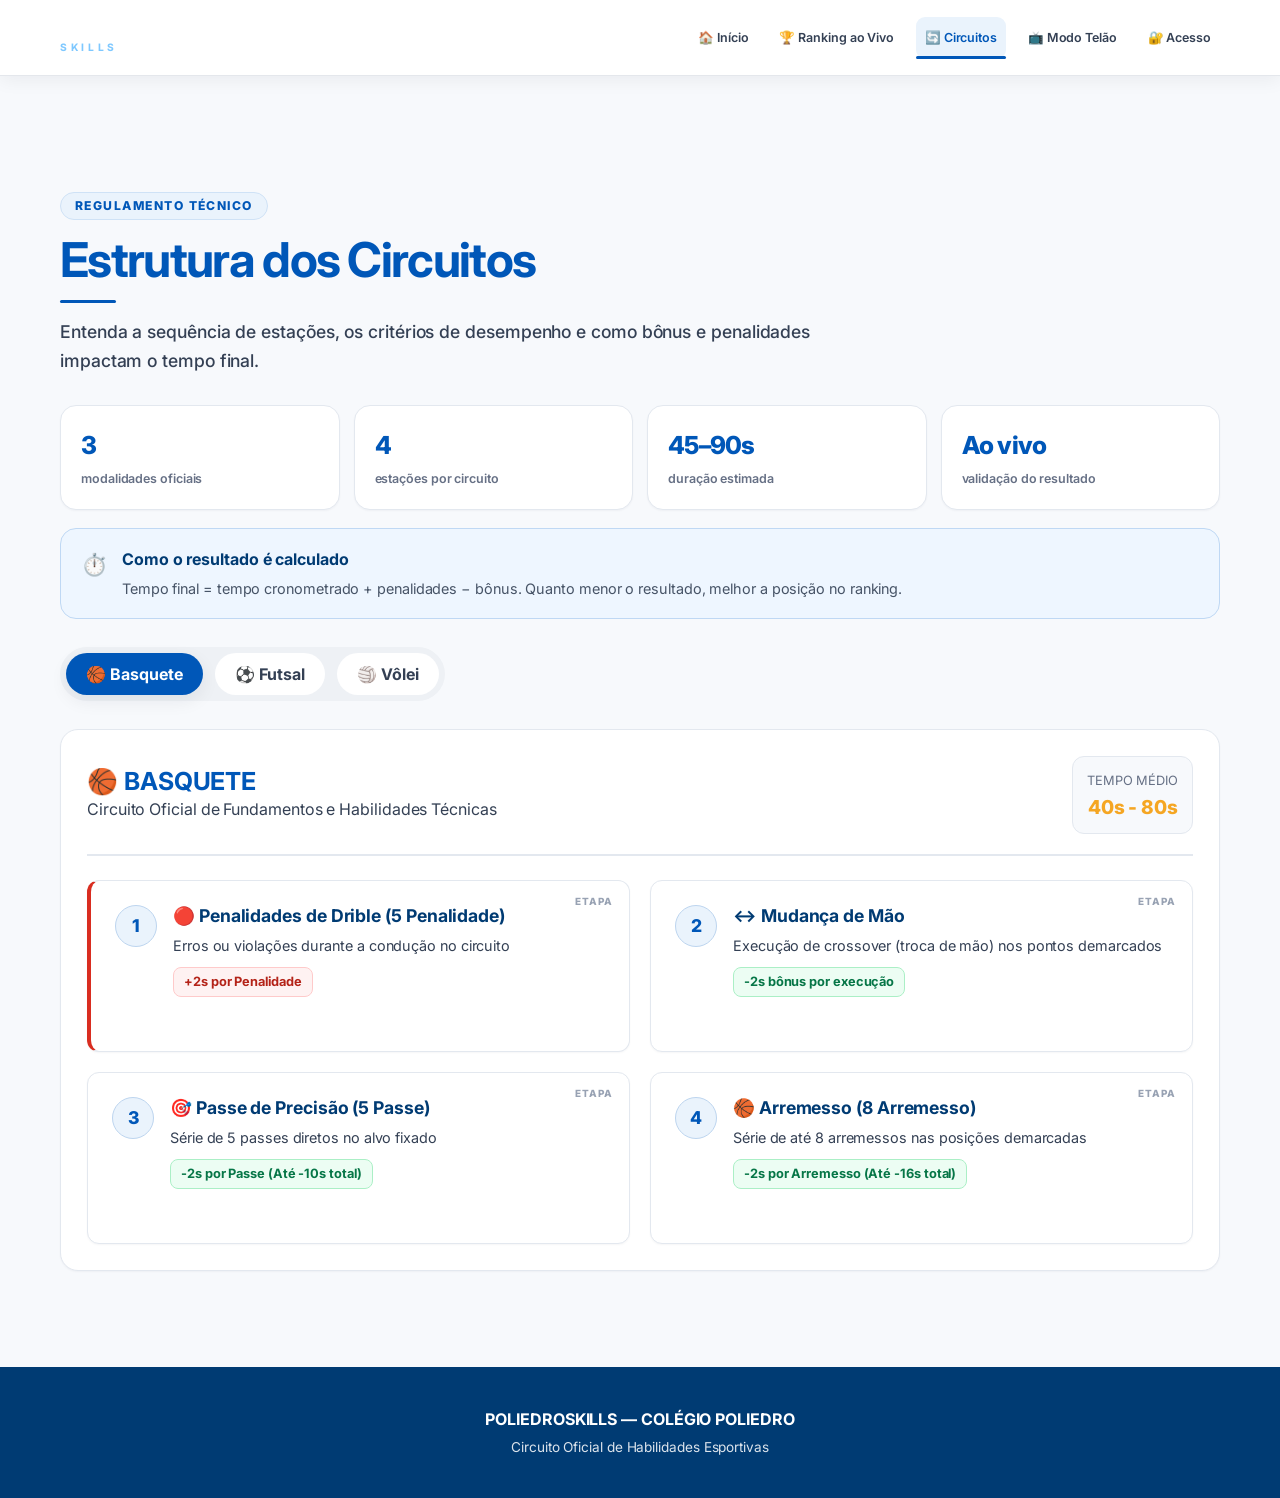
==== commit d73f5d8e: "Add files via upload" ====
--- a/circuitos.html
+++ b/circuitos.html
@@ -1,4 +1,4 @@
-﻿<!DOCTYPE html>
+<!DOCTYPE html>
 <html lang="pt-BR">
 <head>
 <meta charset="utf-8"/>
@@ -32,151 +32,11 @@
   <article><span>Ao vivo</span><small>validação do resultado</small></article>
 </div>
 <div class="circuit-rule-callout"><span>⏱️</span><div><strong>Como o resultado é calculado</strong><p>Tempo final = tempo cronometrado + penalidades − bônus. Quanto menor o resultado, melhor a posição no ranking.</p></div></div>
-<div class="circuitos__tabs">
-<button class="circuito-tab active" data-sport="basquete">🏀 Basquete</button>
-<button class="circuito-tab" data-sport="futsal">⚽ Futsal</button>
-<button class="circuito-tab" data-sport="volei">🏐 Vôlei</button>
+<div class="circuitos__tabs" id="circuitos-tabs-container">
+<!-- Abas e conteúdos gerados dinamicamente via app.js -->
 </div>
-<!-- BASQUETE -->
-<div class="circuito-content active" id="circuito-basquete">
-<div class="circuito__header">
-<div>
-<h3>🏀 BASQUETE</h3>
-<p>Circuito de Drible e Arremesso</p>
-</div>
-<div class="circuito__time">
-<span style="font-size:0.8rem;color:var(--text-muted);text-transform:uppercase;">Tempo médio</span><br/>
-<strong>45s - 75s</strong>
-</div>
-</div>
-<div class="circuito__stations circuito__stations--timeline">
-<div class="station-card">
-<div class="station-card__number">1</div>
-<div>
-<div class="station-card__title">Início &amp; Drible</div>
-<p class="station-card__desc">Arrancada inicial e drible de agilidade entre 5 cones dispostos em ziguezague.</p>
-<span class="station-card__bonus">-2s por drible limpo</span>
-</div>
-</div>
-<div class="station-card">
-<div class="station-card__number">2</div>
-<div>
-<div class="station-card__title">Mudança de Mão</div>
-<p class="station-card__desc">Execução de crossover (troca de mão) nos pontos demarcados do garrafão.</p>
-<span class="station-card__bonus">-2s por controle</span>
-</div>
-</div>
-<div class="station-card">
-<div class="station-card__number">3</div>
-<div>
-<div class="station-card__title">Passe de Precisão (5 Lançamentos)</div>
-<p class="station-card__desc">Série de 5 passes diretos no alvo fixado. Cada passe convertido garante -2s de bônus adicional.</p>
-<span class="station-card__bonus">-2s por passe (Até -10s total)</span>
-</div>
-</div>
-<div class="station-card">
-<div class="station-card__number">4</div>
-<div>
-<div class="station-card__title">Arremesso</div>
-<p class="station-card__desc">Série de até 8 arremessos nas posições demarcadas, com bônus por cesta convertida.</p>
-<span class="station-card__bonus">-2s por arremesso convertido</span>
-</div>
-</div>
-</div>
-</div>
-<!-- FUTSAL -->
-<div class="circuito-content" id="circuito-futsal">
-<div class="circuito__header">
-<div>
-<h3>⚽ FUTSAL</h3>
-<p>Circuito de Condução e Chute de Precisão</p>
-</div>
-<div class="circuito__time">
-<span style="font-size:0.8rem;color:var(--text-muted);text-transform:uppercase;">Tempo médio</span><br/>
-<strong>50s - 80s</strong>
-</div>
-</div>
-<div class="circuito__stations circuito__stations--timeline">
-<div class="station-card">
-<div class="station-card__number">1</div>
-<div>
-<div class="station-card__title">Condução</div>
-<p class="station-card__desc">Condução rápida de bola rente aos pés contornando estacas em velocidade.</p>
-<span class="station-card__bonus">-2s sem perder controle</span>
-</div>
-</div>
-<div class="station-card">
-<div class="station-card__number">2</div>
-<div>
-<div class="station-card__title">Mudança de Direção</div>
-<p class="station-card__desc">Corte rápido em 90 graus simulando drible sobre o marcador estático.</p>
-<span class="station-card__bonus">-2s mudança fluida</span>
-</div>
-</div>
-<div class="station-card">
-<div class="station-card__number">3</div>
-<div>
-<div class="station-card__title">Domínio &amp; Passe</div>
-<p class="station-card__desc">Recepção de bola rebatedora e passe com parte interna do pé no alvo curto.</p>
-<span class="station-card__bonus">-2s passe preciso</span>
-</div>
-</div>
-<div class="station-card">
-<div class="station-card__number">4</div>
-<div>
-<div class="station-card__title">Finalização</div>
-<p class="station-card__desc">Chute de precisão com bola em movimento visando as traves superiores do mini gol.</p>
-<span class="station-card__bonus">-2s gol ou gaveta</span>
-</div>
-</div>
-</div>
-</div>
-<!-- VÔLEI -->
-<div class="circuito-content" id="circuito-volei">
-<div class="circuito__header">
-<div>
-<h3>🏐 VÔLEI</h3>
-<p>Circuito de Fundamentos e Ataque</p>
-</div>
-<div class="circuito__time">
-<span style="font-size:0.8rem;color:var(--text-muted);text-transform:uppercase;">Tempo médio</span><br/>
-<strong>40s - 70s</strong>
-</div>
-</div>
-<div class="circuito__stations circuito__stations--timeline">
-<div class="station-card">
-<div class="station-card__number">1</div>
-<div>
-<div class="station-card__title">Deslocamento</div>
-<p class="station-card__desc">Deslocamento lateral ágil tocando as linhas delimitadoras da quadra.</p>
-<span class="station-card__bonus">-2s toque na linha</span>
-</div>
-</div>
-<div class="station-card">
-<div class="station-card__number">2</div>
-<div>
-<div class="station-card__title">Toque de Precisão</div>
-<p class="station-card__desc">Toque alto com as pontas dos dedos direcionado para dentro de um cesto/arco.</p>
-<span class="station-card__bonus">-2s entrada no cesto</span>
-</div>
-</div>
-<div class="station-card">
-<div class="station-card__number">3</div>
-<div>
-<div class="station-card__title">Manchete</div>
-<p class="station-card__desc">Recepção de manchete postura correta direcionando à zona demarcada.</p>
-<span class="station-card__bonus">-2s alinhamento perfeito</span>
-</div>
-</div>
-<div class="station-card">
-<div class="station-card__number">4</div>
-<div>
-<div class="station-card__title">Saque e Ataque</div>
-<p class="station-card__desc">Saque por cima + salto com ataque direcionado ao alvo quadra adversária.</p>
-<span class="station-card__bonus">-2s acerto no alvo</span>
-</div>
-</div>
-</div>
+<div id="circuitos-contents-container">
+<!-- Conteúdos dos circuitos gerados dinamicamente via app.js -->
 </div>
 </div>
 </section></main>
--- a/styles.css
+++ b/styles.css
@@ -3500,57 +3500,129 @@
   box-shadow: 0 2px 8px rgba(0, 43, 102, 0.1);
 }
 
-/* Área de Ferramentas Simplificada e Sem Redundâncias */
-.admin-tools {
+/* Cards Organizados de Gestão, Backup e Relatórios */
+.admin-panels-grid {
+  display: grid;
+  grid-template-columns: repeat(3, 1fr);
+  gap: 20px;
+  margin-bottom: 24px;
+}
+.admin-panel-card {
   background: #FFFFFF;
   border: 1px solid var(--border-color);
   box-shadow: var(--shadow-sm);
   border-radius: 18px;
-  padding: 22px 26px;
-  margin-bottom: 24px;
-  display: flex;
-  justify-content: space-between;
+  padding: 22px 20px;
+  display: flex;
+  flex-direction: column;
+  transition: transform .2s ease, box-shadow .2s ease, border-color .2s ease;
+}
+.admin-panel-card:hover {
+  box-shadow: var(--shadow-md);
+  border-color: rgba(0, 43, 102, 0.25);
+}
+.admin-panel-card--danger {
+  border-color: #fecaca;
+  background: #fffdfd;
+}
+.admin-panel-card--danger:hover {
+  border-color: #f87171;
+}
+.admin-panel-card__header {
+  display: flex;
   align-items: center;
-  gap: 24px;
-  flex-wrap: wrap;
-}
-.admin-tools__info {
-  flex: 1 1 320px;
-}
-.admin-tools__info h3 {
-  margin: 4px 0 4px;
+  gap: 12px;
+  margin-bottom: 10px;
+}
+.admin-panel-card__icon {
+  font-size: 1.6rem;
+  line-height: 1;
+  background: #f0f4f9;
+  width: 44px;
+  height: 44px;
+  display: flex;
+  align-items: center;
+  justify-content: center;
+  border-radius: 12px;
+  border: 1px solid #e1e7f0;
+}
+.admin-panel-card--danger .admin-panel-card__icon {
+  background: #fef2f2;
+  border-color: #fee2e2;
+}
+.admin-panel-card__kicker {
+  display: block;
+  font-size: 0.68rem;
+  font-weight: 800;
+  text-transform: uppercase;
+  letter-spacing: 0.08em;
   color: var(--poliedro-blue);
-  font-size: 1.15rem;
-}
-.admin-tools__info p {
+  margin-bottom: 2px;
+}
+.admin-panel-card--danger .admin-panel-card__kicker {
+  color: #dc2626;
+}
+.admin-panel-card__header h4 {
   margin: 0;
+  font-size: 1.05rem;
+  color: var(--poliedro-blue);
+  font-weight: 800;
+}
+.admin-panel-card--danger .admin-panel-card__header h4 {
+  color: #991b1b;
+}
+.admin-panel-card__desc {
+  margin: 0 0 18px 0;
   color: var(--text-muted);
+  font-size: 0.84rem;
+  line-height: 1.45;
+  min-height: 38px;
+}
+.admin-panel-card__actions {
+  display: flex;
+  flex-direction: column;
+  gap: 10px;
+  margin-top: auto;
+}
+.admin-panel-card__actions .btn,
+.admin-panel-card__actions label {
+  min-height: 44px;
+  display: flex;
+  align-items: center;
+  justify-content: center;
   font-size: 0.88rem;
-  line-height: 1.5;
-}
-.admin-tools__buttons {
-  flex: 0 0 auto;
-  display: flex;
-  flex-wrap: wrap;
-  gap: 10px;
+  font-weight: 700;
+  border-radius: 10px;
+  box-sizing: border-box;
+}
+.admin-cloud-indicator {
+  display: flex;
   align-items: center;
-}
-
-@media (max-width: 900px) {
-  .admin-overview {
-    min-width: 100%;
-  }
-  .admin-tools {
-    flex-direction: column;
-    align-items: stretch;
-  }
-  .admin-tools__buttons {
-    width: 100%;
-  }
-  .admin-tools__buttons .btn,
-  .admin-tools__buttons label {
-    flex: 1 1 auto;
-    text-align: center;
+  gap: 8px;
+  background: #f8fafc;
+  padding: 8px 12px;
+  border-radius: 8px;
+  border: 1px solid #e2e8f0;
+  margin-top: 4px;
+}
+.admin-cloud-dot {
+  width: 8px;
+  height: 8px;
+  border-radius: 50%;
+  background: #10b981;
+  display: inline-block;
+}
+.admin-cloud-indicator small {
+  font-size: 0.74rem;
+  color: #64748b;
+  font-weight: 600;
+  line-height: 1.3;
+}
+
+@media (max-width: 1024px) {
+  .admin-panels-grid {
+    grid-template-columns: 1fr;
+    gap: 16px;
   }
 }
 @media (max-width: 600px) {
@@ -3767,6 +3839,49 @@
   }
 }
 
-
-
-
+/* Seletor Dinâmico de Esportes e Botão de Exclusão */
+.circuit-sport-selector-wrapper {
+  display: flex;
+  align-items: center;
+  justify-content: space-between;
+  gap: 14px;
+  margin-bottom: 20px;
+  flex-wrap: wrap;
+}
+.circuit-sport-selector {
+  display: flex;
+  gap: 10px;
+  flex-wrap: wrap;
+  flex: 1 1 auto;
+}
+.btn-circuit-del-sport {
+  background: transparent;
+  color: #dc2626;
+  border: 1px solid #fecaca;
+  padding: 8px 14px;
+  border-radius: 10px;
+  font-size: 0.82rem;
+  font-weight: 700;
+  cursor: pointer;
+  transition: all .2s ease;
+  white-space: nowrap;
+}
+.btn-circuit-del-sport:hover {
+  background: #fef2f2;
+  border-color: #f87171;
+}
+
+@media (max-width: 768px) {
+  .circuit-sport-selector-wrapper {
+    flex-direction: column;
+    align-items: stretch;
+  }
+  .btn-circuit-del-sport {
+    width: 100%;
+    text-align: center;
+  }
+}
+
+
+
+
